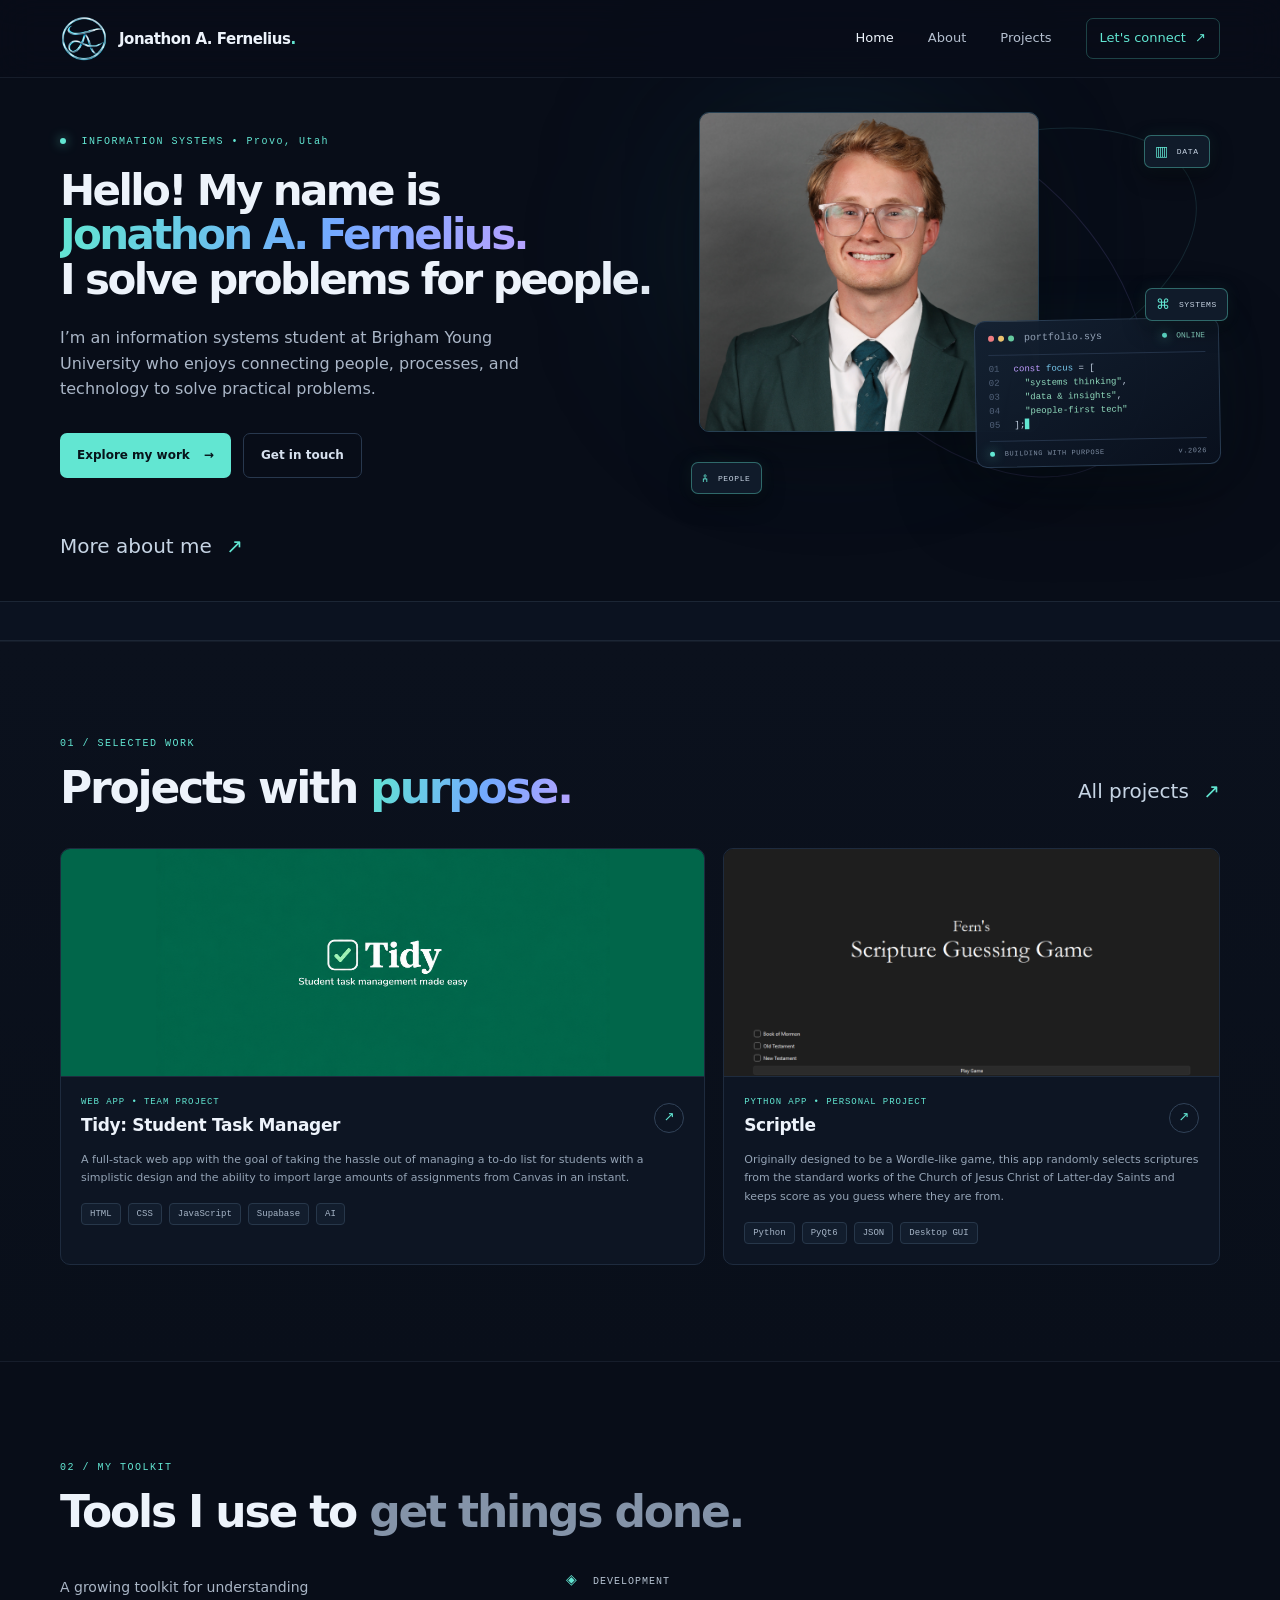
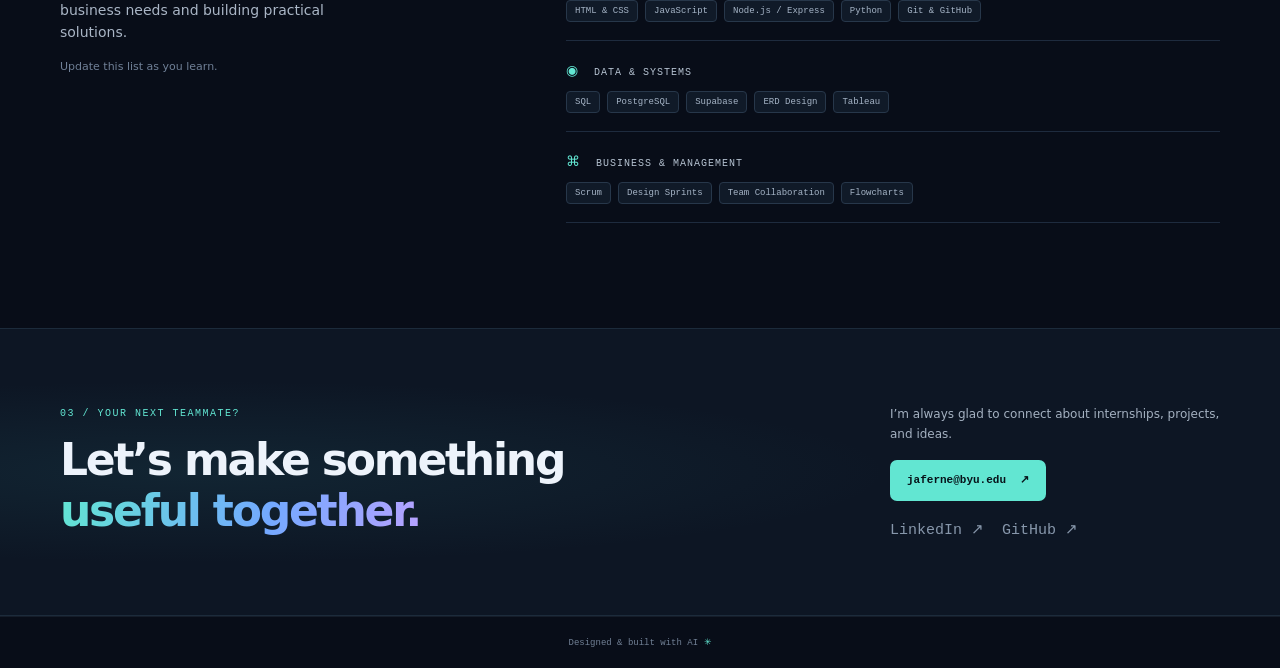
==== index.html @ 8b23c420 "Initial upload of website files" ====
<!doctype html>
<html lang="en">
<head>
  <meta charset="utf-8">
  <meta name="viewport" content="width=device-width, initial-scale=1">
  <meta name="description" content="Information systems portfolio — projects, skills, and experience.">
  <meta name="theme-color" content="#080d18">
  <title>Jonathon A. Fernelius | Information Systems</title>
  <link rel="stylesheet" href="styles/style.css">
  <script src="scripts/main.js" defer></script>
  <link rel="icon" href="images/jaf-logo.png">
</head>
<body>
  <a class="skip-link" href="#main">Skip to content</a>
  
  <!-- Header section -->
  <header class="site-header">
    <div class="container nav-wrap">
      <!-- Logo and name -->
      <a class="brand" href="index.html" aria-label="Jonathon A. Fernelius home"><span class="brand-mark"><img src="images/jaf-logo.png" alt="jaf"></span><span class="brand-name">Jonathon A. Fernelius<span class="brand-dot">.</span></span></a>
      <!-- Navigation bar -->
      <button class="menu-toggle" type="button" aria-expanded="false" aria-controls="primary-nav"><span></span><span></span><span class="sr-only">Toggle navigation</span></button>
      <nav id="primary-nav" class="primary-nav" aria-label="Main navigation">
        <a class="active" href="index.html">Home</a><a href="pages/about.html">About</a><a href="pages/projects.html">Projects</a>
        <a class="nav-contact" href="#contact">Let's connect <span aria-hidden="true">↗</span></a>
      </nav>
    </div>
  </header>

  <main id="main">
    <section class="hero hero-compact container">
      <div class="hero-copy">
        <p class="eyebrow"><span class="status-pulse"></span> INFORMATION SYSTEMS • Provo, Utah</p>
        <!-- Name and intro -->
        <h1>Hello! My name is <br><span class="gradient-text">Jonathon A. Fernelius.</span><br>I solve problems for people.</h1>
        <p class="hero-intro">I’m an information systems student at Brigham Young University who enjoys connecting people, processes, and technology to solve practical problems.</p>
        <div class="hero-actions"><a class="button button-primary" href="pages/projects.html">Explore my work <span aria-hidden="true">→</span></a><a class="button button-quiet" href="#contact">Get in touch</a></div>
      </div>
      <div class="hero-visual hero-visual-feature" aria-label="Portrait with a code card showing my areas of focus">
        <!-- Picture in hero -->
        <figure class="intro-photo">
          <img src="images/professional-picture.jpg" alt="Portrait of Jonathon A. Fernelius">
        </figure>

        <div class="orbit orbit-one"></div><div class="orbit orbit-two"></div>
        <!-- Code card in hero -->
        <div class="core-card"><div class="core-top"><span class="window-dots"><i></i><i></i><i></i></span><span class="mono-label">portfolio.sys</span><span class="online"><i></i> ONLINE</span></div>
          <div class="code-lines" aria-hidden="true"><p><span class="line-no">01</span><span class="code-key">const</span> <span class="code-var">focus</span> = [</p><p><span class="line-no">02</span>&nbsp;&nbsp;<span class="code-string">"systems thinking"</span>,</p><p><span class="line-no">03</span>&nbsp;&nbsp;<span class="code-string">"data &amp; insights"</span>,</p><p><span class="line-no">04</span>&nbsp;&nbsp;<span class="code-string">"people-first tech"</span></p><p><span class="line-no">05</span>];<span class="cursor">▋</span></p></div>
          <div class="core-footer"><span><span class="signal"></span> BUILDING WITH PURPOSE</span><span>v.2026</span></div>
        </div>
        <!-- Float tags in hero -->
        <span class="float-tag tag-data"><span>▥</span> DATA</span><span class="float-tag tag-people"><span>𐩮</span> PEOPLE</span><span class="float-tag tag-systems"><span>⌘</span> SYSTEMS</span>
      </div>
      <!-- Link to about me page -->
      <a class="text-link" href="pages/about.html">
        More about me <span>↗</span>
      </a>
    </section>
    <section class="ticker" style="height: 40px;"></section>

    <section class="section projects-section" id="featured-work"><div class="container"><div class="section-heading"><div><p class="eyebrow">01 / SELECTED WORK</p><h2>Projects with <span class="gradient-text">purpose.</span></h2></div><a class="text-link" href="pages/projects.html">All projects <span>↗</span></a></div>
      <div class="project-grid">
        <!-- Project cards -->
        <article class="project-card project-primary">
          <div class="project-art art-dashboard tidy-art"><img src="images/Tidy-picture.png" alt="Tidy app picture"></div>
          <div class="project-info"><div class="project-title-row"><div><p class="project-type">WEB APP • TEAM PROJECT</p><h3>Tidy: Student Task Manager</h3></div><a class="circle-link" href="pages/projects.html" aria-label="Read project details">↗</a></div><p>A full-stack web app with the goal of taking the hassle out of managing a to-do list for students with a simplistic design and the ability to import large amounts of assignments from Canvas in an instant.</p><div class="tag-list"><span>HTML</span><span>CSS</span><span>JavaScript</span><span>Supabase</span><span>AI</span></div></div></article>
        <article class="project-card">
          <div class="project-art art-dashboard scriptle-art"><img src="images/Scriptle-picture.png" alt="Scriptle app picture"></div>
          <div class="project-info"><div class="project-title-row"><div><p class="project-type">PYTHON APP • PERSONAL PROJECT</p><h3>Scriptle</h3></div><a class="circle-link" href="pages/projects.html" aria-label="Read project details">↗</a></div><p>Originally designed to be a Wordle-like game, this app randomly selects scriptures from the standard works of the Church of Jesus Christ of Latter-day Saints and keeps score as you guess where they are from.</p><div class="tag-list"><span>Python</span><span>PyQt6</span><span>JSON</span><span>Desktop GUI</span></div></div></article>
      </div>
    </div></section>

    <section class="section container skills-section"><div class="section-heading"><div><p class="eyebrow">02 / MY TOOLKIT</p><h2>Tools I use to <span class="muted-heading">get things done.</span></h2></div></div><div class="skills-layout"><p class="skills-note">A growing toolkit for understanding business needs and building practical solutions. <span>Update this list as you learn.</span></p><div class="skills-groups"><div class="skill-group"><h3>
      <span>◈</span> DEVELOPMENT</h3><div class="tag-list"><span>HTML &amp; CSS</span><span>JavaScript</span><span>Node.js / Express</span><span>Python</span><span>Git &amp; GitHub</span></div></div><div class="skill-group"><h3><span>◉</span> DATA &amp; SYSTEMS</h3><div class="tag-list"><span>SQL</span><span>PostgreSQL</span><span>Supabase</span><span>ERD Design</span><span>Tableau</span></div></div><div class="skill-group"><h3><span>⌘</span> BUSINESS &amp; MANAGEMENT</h3><div class="tag-list"><span>Scrum</span><span>Design Sprints</span><span>Team Collaboration</span><span>Flowcharts</span></div></div></div></div></section>

    <section class="contact-band" id="contact"><div class="container contact-inner"><div><p class="eyebrow">03 / YOUR NEXT TEAMMATE?</p><h2>Let’s make something<br><span class="gradient-text">useful together.</span></h2></div><div class="contact-cta"><p>I’m always glad to connect about internships, projects, and ideas.</p><!-- EDIT: Add your real email and profile URLs. --><a class="button button-primary" href="mailto:jaferne@byu.edu">jaferne@byu.edu <span>↗</span></a><div class="social-links"><a href="https://www.linkedin.com/in/jonathonfernelius/" target="_blank" rel="noreferrer">LinkedIn ↗</a><a href="https://github.com/jonathonfernelius" target="_blank" rel="noreferrer">GitHub ↗</a></div></div></div></section>
  </main>
  <!-- Footer -->
  <footer class="site-footer"><div class="container footer-inner"><p>Designed &amp; built with AI <span>✳</span></p></div></footer>
</body>
</html>
---- styles/style.css ----
/*
YOUR PORTFOLIO STYLES
EDIT: Change the design tokens below to quickly customize the colors and spacing.
*/
:root {
  color-scheme: dark;
  --bg: #080d18;
  --surface: #0e1625;
  --surface-2: #111c2d;
  --line: #1e2b3e;
  --text: #edf3fb;
  --muted: #a2aec0;
  --dim: #68778c;
  --cyan: #62e6d2;
  --blue: #73a9ff;
  --purple: #b7a2ff;
  --mono: "SFMono-Regular", Consolas, "Liberation Mono", monospace;
  --sans: Inter, ui-sans-serif, system-ui, -apple-system, BlinkMacSystemFont, "Segoe UI", sans-serif;
  --max: 1160px;
}

* {
  box-sizing: border-box;
}

html {
  scroll-behavior: smooth;
  scroll-padding-top: 90px;
}

body {
  margin: 0;
  background: var(--bg);
  color: var(--text);
  font-family: var(--sans);
  line-height: 1.6;
  -webkit-font-smoothing: antialiased;
}

a {
  color: inherit;
  text-decoration: none;
}

button {
  font: inherit;
}

.container {
  width: min(var(--max), calc(100% - 48px));
  margin-inline: auto;
}

.skip-link {
  position: absolute;
  top: -60px;
  left: 16px;
  padding: 10px 14px;
  background: var(--cyan);
  color: #061018;
  z-index: 100;
}

.skip-link:focus {
  top: 12px;
}

.sr-only {
  position: absolute;
  width: 1px;
  height: 1px;
  padding: 0;
  margin: -1px;
  overflow: hidden;
  clip: rect(0, 0, 0, 0);
  white-space: nowrap;
  border: 0;
}

.site-header {
  height: 78px;
  border-bottom: 1px solid rgba(156, 178, 203, .1);
  position: sticky;
  top: 0;
  z-index: 20;
  background: rgba(8, 13, 24, .88);
  backdrop-filter: blur(18px);
}

.nav-wrap,
.primary-nav,
.brand {
  display: flex;
  align-items: center;
}

.nav-wrap {
  height: 100%;
  justify-content: space-between;
}

.brand {
  gap: 11px;
  font-weight: 700;
  letter-spacing: -.03em;
}

.brand-mark img {
  display: block;
  width: 48px;
  height: 48px;
  object-fit: contain;
  flex: 0 0 34px;
  overflow: hidden;
  display: grid;
  place-items: center;
}

.brand-name {
  font-size: 15px;
}

.brand-dot {
  color: var(--cyan);
}

.primary-nav {
  gap: 34px;
  color: #b5c0d0;
  font-size: 13px;
}

.primary-nav a {
  transition: color .2s;
}

.primary-nav a:hover,
.primary-nav a.active {
  color: var(--text);
}

.primary-nav .nav-contact {
  color: var(--cyan);
  padding: 9px 13px;
  border: 1px solid rgba(98, 230, 210, .25);
  border-radius: 7px;
}

.nav-contact span {
  padding-left: 5px;
}

.menu-toggle {
  display: none;
  background: none;
  border: 0;
  color: var(--text);
}

.hero {
  min-height: 0px;
  padding-top: 82px;
  padding-bottom: 74px;
  display: grid;
  grid-template-columns: 1.08fr .92fr;
  align-items: center;
  gap: 28px;
}

.eyebrow {
  font: 500 10px var(--mono);
  letter-spacing: .15em;
  color: var(--cyan);
  margin: 0 0 22px;
}

.status-pulse,
.online i,
.signal {
  display: inline-block;
  width: 6px;
  height: 6px;
  border-radius: 50%;
  background: var(--cyan);
  box-shadow: 0 0 11px rgba(98, 230, 210, .75);
  vertical-align: middle;
}

.status-pulse {
  margin-right: 8px;
}

.hero h1 {
  font-size: clamp(42px, 5.5vw, 40px);
  line-height: 1.06;
  letter-spacing: -.062em;
  margin: 0 0 23px;
  font-weight: 650;
}

.gradient-text {
  background: linear-gradient(105deg, var(--cyan), var(--blue) 58%, var(--purple));
  background-clip: text;
  -webkit-background-clip: text;
  color: transparent;
}

.muted-heading {
  color: #8493a8;
}

.hero-intro {
  max-width: 515px;
  font-size: 16px;
  color: #aab6c7;
  margin: 0;
}

.hero-actions {
  display: flex;
  gap: 12px;
  margin-top: 31px;
}

.button {
  display: inline-flex;
  align-items: center;
  gap: 14px;
  padding: 12px 17px;
  border-radius: 7px;
  font-size: 12px;
  font-weight: 650;
  transition: transform .2s, background .2s;
}

.button:hover {
  transform: translateY(-2px);
}

.button-primary {
  background: var(--cyan);
  color: #07131a;
}

.button-primary:hover {
  background: #8bf2e3;
}

.button-quiet {
  color: #d7e1ef;
  border: 1px solid #28384e;
}

.hero-meta {
  display: flex;
  align-items: center;
  gap: 12px;
  color: #8290a3;
  font: 10px var(--mono);
  margin-top: 36px;
}

.hero-meta b {
  color: #c8d2e0;
  font-weight: 500;
}

.meta-icon {
  font-style: normal;
  color: var(--cyan);
  font-size: 17px;
  margin-right: 5px;
}

.meta-separator {
  color: #3c4b60;
}

.hero-visual {
  height: 420px;
  position: relative;
  display: grid;
  place-items: center;
  isolation: isolate;
}

.visual-grid {
  position: absolute;
  inset: 10% 2%;
  z-index: -2;
  background-image: linear-gradient(rgba(82, 131, 160, .1) 1px, transparent 1px), linear-gradient(90deg, rgba(82, 131, 160, .1) 1px, transparent 1px);
  background-size: 32px 32px;
  mask-image: radial-gradient(ellipse, black 20%, transparent 75%);
}

.hero-visual:before {
  content: "";
  position: absolute;
  width: 270px;
  height: 270px;
  background: rgba(33, 108, 143, .22);
  filter: blur(90px);
  border-radius: 50%;
  z-index: -1;
}

.orbit {
  position: absolute;
  border: 1px solid rgba(97, 192, 201, .15);
  border-radius: 50%;
  transform: rotate(-22deg);
}

.orbit-one {
  width: 390px;
  height: 200px;
}

.orbit-two {
  width: 335px;
  height: 280px;
  transform: rotate(45deg);
  border-color: rgba(151, 130, 229, .16);
}

.core-card {
  width: min(390px, 88%);
  min-height: 244px;
  padding: 0 21px;
  border: 1px solid #293c52;
  border-radius: 11px;
  background: linear-gradient(145deg, rgba(19, 32, 49, .97), rgba(9, 16, 29, .96));
  box-shadow: 0 28px 80px rgba(0, 0, 0, .38), 0 0 60px rgba(72, 177, 185, .06);
  transform: rotate(-2deg);
}

.core-top {
  height: 48px;
  display: flex;
  align-items: center;
  border-bottom: 1px solid #243349;
  gap: 10px;
}

.window-dots {
  display: flex;
  gap: 4px;
}

.window-dots i,
.mini-head i {
  width: 6px;
  height: 6px;
  background: #36485c;
  border-radius: 50%;
}

.window-dots i:first-child {
  background: #ed7b80;
}

.window-dots i:nth-child(2) {
  background: #ebc16e;
}

.window-dots i:nth-child(3) {
  background: #65c99e;
}

.mono-label {
  font: 10px var(--mono);
  color: #94a3b7;
}

.online {
  font: 8px var(--mono);
  color: #8ddcc9;
  margin-left: auto;
}

.online i {
  width: 5px;
  height: 5px;
  margin-right: 4px;
}

.code-lines {
  padding: 20px 0 14px;
  color: #c4d2e3;
  font: 12px/1.85 var(--mono);
}

.code-lines p {
  margin: 0;
}

.line-no {
  display: inline-block;
  width: 29px;
  color: #52627a;
}

.code-key {
  color: #bf9cff;
}

.code-var {
  color: #78c9ee;
}

.code-string {
  color: #91dbbd;
}

.cursor {
  color: var(--cyan);
  animation: blink 1s steps(2, start) infinite;
}

@keyframes blink {
  to {
    visibility: hidden;
  }
}

.core-footer {
  height: 37px;
  border-top: 1px solid #243349;
  display: flex;
  align-items: center;
  justify-content: space-between;
  color: #7e8da2;
  font: 8px var(--mono);
  letter-spacing: .08em;
}

.signal {
  width: 5px;
  height: 5px;
  margin-right: 5px;
}

.float-tag {
  position: absolute;
  display: flex;
  gap: 8px;
  align-items: center;
  padding: 9px 12px;
  border: 1px solid #2b3b50;
  background: #101b2a;
  border-radius: 7px;
  box-shadow: 0 9px 26px #050a12;
  color: #c8d5e4;
  font: 9px var(--mono);
  letter-spacing: .08em;
}

.float-tag span {
  font-size: 14px;
  color: var(--cyan);
}

.tag-data {
  top: 68px;
  right: 13px;
}

.tag-people {
  bottom: 67px;
  left: 8px;
}

.tag-systems {
  bottom: 37px;
  right: 30px;
}

.ticker {
  border-block: 1px solid rgba(140, 168, 194, .13);
  overflow: hidden;
  background: #0b1220;
}

.ticker-track {
  display: flex;
  align-items: center;
  justify-content: space-around;
  gap: 32px;
  min-width: 850px;
  padding: 16px 24px;
  color: #8795a8;
  font: 9px var(--mono);
  letter-spacing: .15em;
}

.ticker-track i {
  color: var(--cyan);
  font-style: normal;
  font-size: 13px;
}

.section {
  padding-top: 100px;
  padding-bottom: 100px;
}

.section-heading {
  display: flex;
  justify-content: space-between;
  align-items: end;
  gap: 20px;
  margin-bottom: 34px;
}

.section-heading .eyebrow {
  margin-bottom: 14px;
}

.section-heading h2,
.contact-inner h2 {
  margin: 0;
  font-size: clamp(30px, 4vw, 44px);
  line-height: 1.15;
  letter-spacing: -.05em;
}

.text-link {
  font-size: 20px;
  color: #c6d4e4;
  padding-bottom: 7px;
}

.text-link span {
  color: var(--cyan);
  margin-left: 8px;
}

.snapshot-grid {
  display: grid;
  grid-template-columns: 1.25fr 1fr 1fr 1fr;
  gap: 12px;
}

.snapshot-card {
  position: relative;
  min-height: 190px;
  padding: 23px;
  border: 1px solid var(--line);
  border-radius: 9px;
  background: linear-gradient(145deg, #0e1726, #0a111d);
}

.snapshot-card h3 {
  font-size: 15px;
  letter-spacing: -.02em;
  margin: 36px 0 8px;
}

.snapshot-card p {
  font-size: 12px;
  color: #92a0b3;
  margin: 0;
  line-height: 1.75;
}

.intro-card {
  background: linear-gradient(145deg, rgba(21, 42, 57, .92), rgba(12, 20, 33, .96));
  border-color: #274052;
}

.intro-card h3 {
  margin-top: 20px;
}

.card-icon {
  color: var(--cyan);
  font-size: 20px;
}

.card-index {
  font: 10px var(--mono);
  color: var(--cyan);
}

.projects-section {
  background: linear-gradient(180deg, #0b111d, #090f1a);
  border-block: 1px solid rgba(130, 158, 185, .09);
  padding: 96px 0;
}

.project-grid {
  display: grid;
  grid-template-columns: 1.13fr .87fr;
  gap: 18px;
}

.project-card {
  border: 1px solid var(--line);
  border-radius: 10px;
  overflow: hidden;
  background: #0d1523;
}

.project-art {
  height: 228px;
  position: relative;
  display: grid;
  place-items: center;
  overflow: hidden;
  border-bottom: 1px solid var(--line);
}

.art-dashboard {
  background: radial-gradient(ellipse at 50% 40%, rgba(44, 145, 157, .23), transparent 55%), linear-gradient(135deg, #101d2c, #0b1421);
}

.art-dashboard:before,
.art-database:before {
  content: "";
  position: absolute;
  inset: 0;
  background-image: linear-gradient(rgba(110, 156, 174, .06) 1px, transparent 1px), linear-gradient(90deg, rgba(110, 156, 174, .06) 1px, transparent 1px);
  background-size: 26px 26px;
  mask-image: linear-gradient(transparent, #000);
}

.mini-window {
  position: relative;
  width: 67%;
  height: 158px;
  border: 1px solid #365268;
  border-radius: 7px;
  background: #101b29;
  box-shadow: 0 20px 60px #03070d;
  transform: perspective(500px) rotateY(-8deg) rotateX(3deg);
}

.mini-head {
  height: 22px;
  display: flex;
  align-items: center;
  gap: 4px;
  padding: 0 9px;
  border-bottom: 1px solid #26394c;
}

.mini-head i {
  width: 5px;
  height: 5px;
}

.mini-head span {
  font: 6px var(--mono);
  color: #8898ad;
  margin: auto;
}

.mini-content {
  display: flex;
  height: 136px;
}

.mini-sidebar {
  width: 25px;
  border-right: 1px solid #28394b;
  background: linear-gradient(#1b2b3b 5px, transparent 5px) 7px 12px/10px 14px repeat-y;
}

.mini-main {
  padding: 12px 13px;
  flex: 1;
}

.mini-title {
  height: 7px;
  width: 80px;
  background: #c0d1e1;
  border-radius: 3px;
  opacity: .65;
}

.mini-stat-row {
  display: flex;
  gap: 7px;
  margin: 9px 0;
}

.mini-stat-row i {
  height: 23px;
  flex: 1;
  border: 1px solid #2b4357;
  border-radius: 3px;
  background: linear-gradient(135deg, rgba(98, 230, 210, .16), transparent);
}

.mini-chart {
  height: 34px;
  display: flex;
  align-items: end;
  gap: 5px;
  border-bottom: 1px solid #33465a;
}

.mini-chart b {
  flex: 1;
  background: linear-gradient(var(--cyan), #287b8b);
  opacity: .7;
  border-radius: 2px 2px 0 0;
}

.mini-chart b:nth-child(1) {
  height: 35%;
}

.mini-chart b:nth-child(2) {
  height: 60%;
}

.mini-chart b:nth-child(3) {
  height: 45%;
}

.mini-chart b:nth-child(4) {
  height: 82%;
}

.mini-chart b:nth-child(5) {
  height: 59%;
}

.mini-chart b:nth-child(6) {
  height: 91%;
}

.mini-chart b:nth-child(7) {
  height: 68%;
}

.mini-list {
  display: grid;
  gap: 4px;
  margin-top: 8px;
}

.mini-list i {
  height: 3px;
  width: 90%;
  background: #304256;
  border-radius: 3px;
}

.mini-list i:nth-child(2) {
  width: 70%;
}

.mini-list i:nth-child(3) {
  width: 82%;
}

.art-database {
  background: radial-gradient(ellipse at 55% 45%, rgba(118, 95, 186, .24), transparent 57%), linear-gradient(135deg, #15182a, #0d1420);
}

.db-stack {
  position: relative;
  display: flex;
  align-items: center;
  gap: 31px;
}

.db-cylinder {
  width: 85px;
  height: 104px;
  border: 1px solid #957fe0;
  border-radius: 50%/12%;
  background: linear-gradient(90deg, rgba(158, 130, 255, .2), rgba(63, 91, 141, .12));
  display: flex;
  flex-direction: column;
  justify-content: space-around;
  align-items: center;
  position: relative;
  box-shadow: 0 0 37px rgba(153, 126, 255, .11);
}

.db-cylinder:before,
.db-cylinder:after {
  content: "";
  position: absolute;
  left: -1px;
  right: -1px;
  height: 21px;
  border: 1px solid #957fe0;
  border-radius: 50%;
  background: #17172a;
}

.db-cylinder:before {
  top: -1px;
}

.db-cylinder:after {
  bottom: -1px;
  background: transparent;
}

.db-cylinder span {
  font: 7px var(--mono);
  color: #c6b8ff;
  z-index: 1;
  margin-top: 7px;
}

.db-cylinder i {
  height: 1px;
  width: 100%;
  background: rgba(174, 153, 255, .45);
  z-index: 1;
}

.db-connector {
  width: 39px;
  border-top: 1px dashed #8d81c8;
}

.db-node {
  width: 54px;
  height: 54px;
  border: 1px solid #72ccbd;
  border-radius: 12px;
  display: grid;
  place-items: center;
  color: var(--cyan);
  font-size: 17px;
  background: rgba(64, 151, 147, .12);
}

.db-node small {
  font: 6px var(--mono);
  letter-spacing: .1em;
}

.art-label {
  position: absolute;
  bottom: 12px;
  left: 15px;
  color: #74869b;
  font: 8px var(--mono);
  letter-spacing: .13em;
}

.project-info {
  padding: 20px;
}

.project-title-row {
  display: flex;
  justify-content: space-between;
  gap: 10px;
  align-items: center;
}

.project-type {
  font: 9px var(--mono);
  letter-spacing: .1em;
  color: var(--cyan);
  margin: 0 0 5px;
}

.project-info h3 {
  font-size: 17px;
  margin: 0;
  letter-spacing: -.02em;
}

.project-info>p {
  font-size: 11px;
  color: #94a3b5;
  line-height: 1.7;
  margin: 12px 0 15px;
  max-width: 570px;
}

.circle-link {
  display: grid;
  place-items: center;
  flex: 0 0 30px;
  width: 30px;
  height: 30px;
  border: 1px solid #314258;
  border-radius: 50%;
  color: var(--cyan);
  font-size: 13px;
}

.tag-list {
  display: flex;
  flex-wrap: wrap;
  gap: 7px;
}

.tag-list span {
  padding: 5px 8px;
  border: 1px solid #27374a;
  border-radius: 4px;
  color: #a6b5c7;
  font: 9px var(--mono);
  background: rgba(23, 37, 54, .55);
}

.skills-section {
  padding-top: 100px;
  padding-bottom: 105px;
}

.skills-layout {
  display: grid;
  grid-template-columns: .8fr 1.2fr;
  gap: 70px;
}

.skills-note {
  color: #aab6c6;
  max-width: 300px;
  font-size: 14px;
  margin: 5px 0;
}

.skills-note span {
  display: block;
  color: #708097;
  font-size: 11px;
  margin-top: 14px;
}

.skills-groups {
  display: grid;
  gap: 21px;
}

.skill-group {
  padding-bottom: 18px;
  border-bottom: 1px solid var(--line);
}

.skill-group h3 {
  font: 10px var(--mono);
  letter-spacing: .1em;
  color: #b5c2d1;
  margin: 0 0 12px;
}

.skill-group h3 span {
  color: var(--cyan);
  margin-right: 8px;
  font-size: 14px;
}

.contact-band {
  padding: 76px 0;
  background: radial-gradient(ellipse at 16% 50%, rgba(43, 115, 128, .16), transparent 45%), #0d1624;
  border-block: 1px solid #1c2b3b;
}

.contact-inner {
  display: flex;
  justify-content: space-between;
  gap: 38px;
  align-items: center;
}

.contact-inner .eyebrow {
  margin-bottom: 16px;
}

.contact-cta {
  width: 330px;
}

.contact-cta>p {
  font-size: 12px;
  color: #a4b1c1;
  margin: 0 0 16px;
}

.contact-cta .button {
  font-family: var(--mono);
  font-size: 11px;
}

.social-links {
  display: flex;
  gap: 18px;
  margin-top: 19px;
  color: #8797ab;
  font: 15px var(--mono);
}

.social-links a:hover {
  color: var(--cyan);
}

.site-footer {
  padding: 20px 0;
  border-top: 1px solid rgba(140, 168, 194, .1);
}

.footer-inner {
  display: flex;
  justify-content: center;
  align-items: center;
}

.footer-inner .brand-mark {
  width: 27px;
  height: 27px;
  font-size: 9px;
}

.footer-inner .brand-name {
  font-size: 12px;
}

.footer-inner p {
  margin: 0;
  color: #718095;
  font: 9px var(--mono);
}

.footer-inner p span {
  color: var(--cyan);
}

/* Interior pages */
.page-hero {
  padding: 78px 0 52px;
  border-bottom: 1px solid var(--line);
  background: radial-gradient(ellipse at 78% 0%, rgba(40, 119, 135, .13), transparent 40%);
}

.page-hero h1 {
  font-size: clamp(42px, 5.5vw, 40px);
  letter-spacing: -.06em;
  line-height: 1.05;
  margin: 0 0 18px;
}

.page-hero p:not(.eyebrow) {
  max-width: 640px;
  color: #aab6c6;
  font-size: 15px;
}

.page-content {
  padding: 56px 0 100px;
}

.about-grid {
  display: grid;
  grid-template-columns: 1fr 1fr;
  gap: 44px;
}

.content-card {
  padding: 27px;
  border: 1px solid var(--line);
  border-radius: 9px;
  background: var(--surface);
}

.content-card h2 {
  font-size: 21px;
  letter-spacing: -.03em;
  margin: 0 0 14px;
}

.content-card p,
.content-card li {
  font-size: 13px;
  color: #a4b1c2;
  line-height: 1.8;
}

.content-card ul {
  padding-left: 19px;
}

.content-card li::marker {
  color: var(--cyan);
}

.timeline {
  display: grid;
  gap: 14px;
}

.timeline-item {
  border-left: 1px solid #365165;
  padding: 0 0 8px 20px;
  position: relative;
}

.timeline-item:before {
  content: "";
  position: absolute;
  width: 7px;
  height: 7px;
  border-radius: 50%;
  background: var(--cyan);
  left: -4px;
  top: 7px;
  box-shadow: 0 0 10px #62e6d277;
}

.timeline-item span {
  font: 9px var(--mono);
  color: var(--cyan);
}

.timeline-item h3 {
  font-size: 14px;
  margin: 4px 0;
}

.timeline-item p {
  margin: 0;
}

.project-list {
  display: grid;
  gap: 17px;
}

.project-detail {
  display: grid;
  grid-template-columns: 180px 1fr;
  gap: 24px;
  padding: 23px;
  border: 1px solid var(--line);
  border-radius: 9px;
  background: var(--surface);
}

.project-number {
  font: 12px var(--mono);
  color: var(--cyan);
}

.project-detail h2 {
  font-size: 20px;
  margin: 4px 0 8px;
}

.project-detail p {
  font-size: 12px;
  color: #a0aec0;
  line-height: 1.8;
  margin: 8px 0 13px;
}

.project-detail .label {
  font: 9px var(--mono);
  letter-spacing: .1em;
  color: #8393a8;
}

@media (max-width:900px) {
  .hero {
    grid-template-columns: 1fr 0.82fr;
    gap: 0;
  }

  .hero h1 {
    font-size: clamp(43px, 6vw, 60px);
  }

  .snapshot-grid {
    grid-template-columns: repeat(2, 1fr);
  }

  .project-grid {
    grid-template-columns: 1fr 1fr;
  }

  .skills-layout {
    gap: 35px;
  }

  .hero-visual {
    transform: scale(.88);
    margin-left: -20px;
    margin-right: -25px;
  }
}

@media (max-width:680px) {
  .container {
    width: min(var(--max), calc(100% - 36px));
  }

  .site-header {
    height: 68px;
  }

  .menu-toggle {
    display: grid;
    gap: 5px;
    padding: 10px;
  }

  .menu-toggle span:not(.sr-only) {
    width: 21px;
    height: 1px;
    background: #d8e4f0;
    display: block;
  }

  .primary-nav {
    display: none;
    position: absolute;
    top: 67px;
    left: 0;
    right: 0;
    padding: 18px 22px 22px;
    background: #0b1220;
    border-bottom: 1px solid var(--line);
    align-items: stretch;
    gap: 0;
    flex-direction: column;
  }

  .primary-nav.open {
    display: flex;
  }

  .primary-nav a {
    padding: 12px 4px;
  }

  .primary-nav .nav-contact {
    margin-top: 8px;
    text-align: center;
  }

  .hero {
    min-height: 0;
    padding-top: 64px;
    padding-bottom: 47px;
    grid-template-columns: 1fr;
  }

  .hero h1 {
    font-size: clamp(43px, 11vw, 62px);
  }

  .hero-intro {
    font-size: 14px;
  }

  .hero-meta {
    font-size: 9px;
    flex-wrap: wrap;
    row-gap: 5px;
  }

  .hero-visual {
    height: 330px;
    transform: none;
    margin: 18px 0 0;
  }

  .orbit-one {
    width: 320px;
    height: 170px;
  }

  .orbit-two {
    width: 295px;
    height: 230px;
  }

  .tag-data {
    right: 2px;
    top: 38px;
  }

  .tag-people {
    left: 0;
    bottom: 42px;
  }

  .tag-systems {
    right: 10px;
    bottom: 17px;
  }

  .ticker-track {
    justify-content: flex-start;
    animation: marquee 24s linear infinite;
  }

  .ticker-track:hover {
    animation-play-state: paused;
  }

  @keyframes marquee {
    to {
      transform: translateX(-35%);
    }
  }

  .section {
    padding-top: 72px;
    padding-bottom: 72px;
  }

  .section-heading {
    align-items: start;
    flex-direction: column;
    margin-bottom: 25px;
  }

  .section-heading h2,
  .contact-inner h2 {
    font-size: 34px;
  }

  .text-link {
    padding-bottom: 0;
  }

  .snapshot-grid {
    gap: 9px;
  }

  .snapshot-card {
    padding: 17px;
    min-height: 175px;
  }

  .snapshot-card h3 {
    font-size: 14px;
    margin-top: 28px;
  }

  .snapshot-card p {
    font-size: 11px;
  }

  .intro-card {
    grid-column: span 2;
  }

  .intro-card h3 {
    margin-top: 15px;
  }

  .projects-section {
    padding: 72px 0;
  }

  .project-grid {
    grid-template-columns: 1fr;
    gap: 13px;
  }

  .project-art {
    height: 205px;
  }

  .skills-layout {
    grid-template-columns: 1fr;
    gap: 25px;
  }

  .skills-note {
    max-width: none;
    font-size: 13px;
  }

  .contact-band {
    padding: 58px 0;
  }

  .contact-inner {
    align-items: start;
    flex-direction: column;
  }

  .contact-cta {
    width: 100%;
  }

  .social-links {
    gap: 15px;
    flex-wrap: wrap;
  }

  .footer-inner {
    gap: 10px;
    flex-wrap: wrap;
  }

  .footer-inner p:first-of-type {
    display: none;
  }

  .about-grid {
    grid-template-columns: 1fr;
    gap: 15px;
  }

  .page-hero {
    padding: 59px 0 38px;
  }

  .page-content {
    padding: 35px 0 72px;
  }

  .project-detail {
    grid-template-columns: 1fr;
    gap: 10px;
    padding: 18px;
  }

  .project-number {
    font-size: 10px;
  }
}

@media (prefers-reduced-motion:reduce) {
  *,
  *::before,
  *::after {
    scroll-behavior: auto!important;
    animation-duration: .01ms!important;
    animation-iteration-count: 1!important;
    transition-duration: .01ms!important;
  }
}

/* Portrait slot: replace the placeholder in index.html with an img using
class="portrait-image". The image will sit behind the code panel. */
.hero-visual .portrait-placeholder {
  position: absolute;
  z-index: 1;
  top: -3%;
  left: 31%;
  width: 235px;
  height: 330px;
  overflow: hidden;
  border: 1px solid rgba(111, 211, 211, .45);
  border-radius: 120px 120px 20px 20px;
  background: radial-gradient(ellipse at 50% 28%, rgba(124, 190, 194, .62), transparent 39%), linear-gradient(155deg, rgba(49, 88, 108, .78), rgba(22, 34, 55, .88) 65%, rgba(33, 51, 74, .8));
  box-shadow: 0 0 70px rgba(67, 190, 190, .15);
  transform: rotate(4deg);
}

.portrait-head {
  position: absolute;
  top: 41px;
  left: 50%;
  width: 78px;
  height: 98px;
  transform: translateX(-50%);
  border: 1px solid rgba(198, 228, 227, .22);
  border-radius: 46% 46% 43% 43%;
  background: linear-gradient(135deg, rgba(195, 220, 222, .72), rgba(88, 126, 148, .82));
  box-shadow: 0 0 35px rgba(165, 215, 217, .18);
}

.portrait-shoulders {
  position: absolute;
  left: 50%;
  bottom: -45px;
  width: 220px;
  height: 180px;
  transform: translateX(-50%);
  border: 1px solid rgba(176, 212, 216, .2);
  border-radius: 48% 48% 12% 12%;
  background: linear-gradient(140deg, rgba(119, 159, 174, .8), rgba(43, 70, 93, .95) 65%);
}

.portrait-label {
  position: absolute;
  z-index: 1;
  top: 13px;
  left: 13px;
  padding: 5px 7px;
  border: 1px solid rgba(98, 230, 210, .38);
  border-radius: 4px;
  background: rgba(8, 13, 24, .55);
  color: #a8efe4;
  font: 8px var(--mono);
  letter-spacing: .1em;
}

.hero-visual .portrait-image {
  position: absolute;
  z-index: 1;
  top: -3%;
  left: 31%;
  width: 235px;
  height: 330px;
  object-fit: cover;
  object-position: center 22%;
  border: 1px solid rgba(111, 211, 211, .45);
  border-radius: 120px 120px 20px 20px;
  box-shadow: 0 0 70px rgba(67, 190, 190, .15);
  transform: rotate(4deg);
}

.hero-visual .orbit {
  z-index: 0;
}

.hero-visual .core-card {
  position: relative;
  z-index: 2;
}

.hero-visual .float-tag {
  z-index: 3;
}

@media (max-width:900px) {
  .hero-visual .portrait-placeholder,
  .hero-visual .portrait-image {
    left: 28%;
    width: 215px;
    height: 300px;
  }
}

@media (max-width:680px) {
  .hero-visual .portrait-placeholder,
  .hero-visual .portrait-image {
    top: -8%;
    left: 24%;
    width: 205px;
    height: 285px;
  }
}

/* Quick intro: summary box beside a larger portrait */
.intro-profile {
  display: grid;
  grid-template-columns: 1.35fr 0.8fr;
  gap: 18px;
  align-items: stretch;
}

.intro-summary {
  min-height: 340px;
  padding: 32px;
  display: flex;
  flex-direction: column;
  justify-content: center;
}

.intro-summary h3 {
  margin: 20px 0 10px;
  font-size: 22px;
}

.intro-summary p {
  max-width: 55ch;
  font-size: 14px;
}

.intro-photo {
  position: relative;
  width: 75%;
  height: 400px;
  /* EDIT this value to shrink or enlarge the photo */
  min-height: 0;
  margin: 0;
  overflow: hidden;
  border: 1px solid #274052;
  border-radius: 10px;
  background: #101b29;
}

.intro-photo img {
  display: block;
  width: 100%;
  height: 100%;
  min-height: 0;
  object-fit: cover;
  object-position: center 30%;
}

@media (max-width: 680px) {
  .intro-photo {
    height: 320px;
    /* Separate size for mobile */
  }
}

@media (max-width: 680px) {
  .intro-profile {
    grid-template-columns: 1fr;
  }

  .intro-summary {
    min-height: 260px;
    padding: 24px;
  }

  .intro-photo,
  .intro-photo img {
    min-height: 180px;
  }
}

/* Hero portrait and code card: the portrait stays dominant on every screen. */
.hero-visual {
  height: 455px;
  display: block;
  transform: none;
  margin: 0;
}

.hero {
  padding-top: 48px;
  padding-bottom: 48px;
}

.hero-visual .intro-photo {
  position: absolute;
  z-index: 1;
  top: 0;
  left: 0;
  width: min(76%, 370px);
  height: 360px;
  margin: 0;
  border: 1px solid #274052;
  border-radius: 10px;
  overflow: hidden;
  background: #101b29;
  box-shadow: 0 24px 70px rgba(0, 0, 0, .35);
}

.hero-visual .intro-photo img {
  display: block;
  width: 100%;
  height: 100%;
  min-height: 0;
  object-fit: cover;
  object-position: center 23%;
}

.hero-visual .core-card {
  position: absolute;
  z-index: 3;
  right: 0;
  bottom: 40px;
  width: min(290px, 68%);
  min-height: 0;
  padding: 0 16px;
  transform: rotate(-1deg);
}

.hero-visual .core-top {
  height: 36px;
}

.hero-visual .code-lines {
  padding: 10px 0 8px;
  font-size: 9px;
  line-height: 1.6;
}

.hero-visual .line-no {
  width: 25px;
}

.hero-visual .core-footer {
  height: 28px;
  font-size: 6px;
}

.hero-visual .orbit-one {
  width: 95%;
  height: 64%;
  top: 10%;
  left: 3%;
}

.hero-visual .orbit-two {
  width: 84%;
  height: 70%;
  top: 12%;
  left: 9%;
}

.hero-visual .float-tag {
  z-index: 4;
  display: flex;
  padding: 7px 9px;
  font-size: 8px;
  background: rgba(16, 27, 42, .96);
}

.hero-visual .tag-data {
  top: 22px;
  right: 0;
}

.hero-visual .tag-people {
  bottom: 2%;
  left: 2%;
}

.hero-visual .tag-systems {
  top: 44%;
  right: 0;
  bottom: auto;
}

@media (max-width: 900px) {
  .hero {
    padding-top: 42px;
    padding-bottom: 42px;
  }

  .hero-visual {
    height: 405px;
    margin: 0;
  }

  .hero-visual .intro-photo {
    width: min(76%, 320px);
    height: 320px;
  }

  .hero-visual .core-card {
    bottom: 34px;
    width: min(270px, 74%);
  }
}

@media (max-width: 680px) {
  .hero-visual {
    height: 420px;
    margin: 8px 0 0;
  }

  .hero-visual .intro-photo {
    left: 50%;
    width: min(74%, 290px);
    height: 300px;
    transform: translateX(-50%);
  }

  .hero-visual .core-card {
    right: 0;
    bottom: 45px;
    width: min(250px, 78%);
  }

  .hero-visual .tag-data {
    top: 8px;
    right: 0;
  }

  .hero-visual .tag-systems {
    top: 37%;
    right: 0;
  }

  .hero-visual .tag-people {
    bottom: 2%;
    left: 0;
  }

  .hero-visual .orbit-one,
  .hero-visual .orbit-two {
    width: 100%;
    height: 65%;
    left: 0;
    top: 8%;
  }
}

@media (max-width: 380px) {
  .hero-visual {
    height: 395px;
  }

  .hero-visual .intro-photo {
    width: min(74%, 260px);
    height: 275px;
  }

  .hero-visual .core-card {
    bottom: 40px;
  }
}

/* FINAL HERO LAYOUT: uniquely named selectors make this layout easy to find
   and maintain. This tighter override keeps the portrait first and makes
   the code card and all three surrounding skill tags clearly visible. */
.hero.hero-compact {
  min-height: 0;
  padding-top: 34px;
  padding-bottom: 32px;
}

.hero-visual-feature {
  height: 390px;
  overflow: visible;
  transform: none;
  margin: 0;
}

.hero-visual-feature .intro-photo {
  top: 0;
  left: 0;
  width: min(70%, 340px);
  height: 320px;
  transform: none;
}

.hero-visual-feature .core-card {
  display: block;
  position: absolute;
  z-index: 5;
  right: 0;
  bottom: 36px;
  width: min(245px, 62%);
  min-height: 0;
  padding: 0 13px;
  transform: rotate(-1deg);
}

.hero-visual-feature .core-top {
  height: 34px;
}

.hero-visual-feature .code-lines {
  padding: 8px 0 7px;
  font-size: 9px;
  line-height: 1.55;
}

.hero-visual-feature .core-footer {
  height: 26px;
  font-size: 7px;
}

.hero-visual-feature .float-tag {
  display: flex !important;
  visibility: visible;
  opacity: 1;
  z-index: 7;
  padding: 7px 10px;
  border-color: rgba(98, 230, 210, .38);
  background: #101b2a;
  box-shadow: 0 8px 22px rgba(0, 0, 0, .42), 0 0 16px rgba(98, 230, 210, .08);
  font-size: 8px;
}

.hero-visual-feature .tag-data {
  top: 6%;
  right: 2%;
}

.hero-visual-feature .tag-people {
  bottom: 2%;
  left: -8px;
}

.hero-visual-feature .tag-systems {
  top: 45%;
  right: -8px;
  bottom: auto;
}

@media (max-width: 900px) {
  .hero.hero-compact {
    padding-top: 30px;
    padding-bottom: 28px;
  }

  .hero-visual-feature {
    height: 355px;
  }

  .hero-visual-feature .intro-photo {
    width: min(70%, 300px);
    height: 290px;
  }

  .hero-visual-feature .core-card {
    width: min(230px, 64%);
    bottom: 30px;
  }

  .hero-visual-feature .tag-systems {
    right: 0;
  }
}

@media (max-width: 680px) {
  .hero.hero-compact {
    padding-top: 34px;
    padding-bottom: 25px;
  }

  .hero-visual-feature {
    height: 390px;
    margin-top: 8px;
  }

  .hero-visual-feature .intro-photo {
    left: 50%;
    width: min(74%, 280px);
    height: 285px;
    transform: translateX(-50%);
  }

  .hero-visual-feature .core-card {
    right: 0;
    bottom: 38px;
    width: min(230px, 70%);
  }

  .hero-visual-feature .tag-data {
    top: 3%;
    right: 0;
  }

  .hero-visual-feature .tag-people {
    bottom: 1%;
    left: 0;
  }

  .hero-visual-feature .tag-systems {
    top: 42%;
    right: 0;
  }
}

@media (max-width: 380px) {
  .hero-visual-feature {
    height: 365px;
  }

  .hero-visual-feature .intro-photo {
    width: min(74%, 260px);
    height: 265px;
  }

  .hero-visual-feature .core-card {
    bottom: 34px;
  }
}

.about-grid {
  display: grid;
  grid-template-columns: 1fr 1fr;
  grid-template-areas:
    "story skills"
    "story experience";
  gap: 35px;
  align-items: stretch;
}

.about-story {
  grid-area: story;
}

.about-education {
  grid-area: skills;
}

.about-experience {
  grid-area: experience;
}

.education-block {
  margin-top: 28px;
  padding-top: 24px;
  border-top: 1px solid var(--line);
}

.project-art.art-dashboard {
  height: 228px;
  position: relative;
  overflow: hidden;
}

.art-dashboard > img {
  position: absolute;
  inset: 0;
  width: 100%;
  height: 100%;
  object-fit: contain;
  object-position: center;
  z-index: 1;
}

.art-dashboard .art-label {
  z-index: 2;
}

.tidy-art {
  background: #01664a;
}

.tidy-art::before {
  display: none;
}

.tidy-art > img {
  object-fit: contain;
  object-position: center;
}

.scriptle-art {
  background: #1e1e1e;
}

.scriptle-art::before {
  display: none;
}

.scriptle-art > img {
  object-fit: contain;
  object-position: center;
}

/* About page hero: single-photo carousel beside the introduction. */
.about-page-hero {
  padding: 48px 0 44px;
  border-bottom: 1px solid var(--line);
  background: radial-gradient(ellipse at 18% 0%, rgba(40, 119, 135, .13), transparent 42%);
}

.about-hero-layout {
  display: grid;
  grid-template-columns: minmax(250px, .9fr) minmax(0, 1.1fr);
  align-items: center;
  gap: clamp(32px, 6vw, 76px);
}

.about-hero-copy h1 {
  margin: 0 0 18px;
  font-size: clamp(42px, 5.5vw, 40px);
  line-height: 1.06;
  letter-spacing: -.06em;
}

.about-hero-copy .eyebrow {
  margin-bottom: 20px;
}

.about-hero-copy > p:last-child {
  max-width: 560px;
  color: #aab6c6;
  font-size: 15px;
}

.about-photo-carousel {
  width: 100%;
  min-width: 0;
}

.about-photo-track {
  overflow: hidden;
  padding: 2px 1px 9px;
  touch-action: pan-y;
  cursor: grab;
}

.about-photo-track:active {
  cursor: grabbing;
}

.about-photo-rail {
  display: flex;
  width: 100%;
  gap: 0;
  will-change: transform;
  transition: transform .42s cubic-bezier(.22, .68, 0, 1);
}

.about-photo-slide {
  position: relative;
  flex: 0 0 100%;
  height: 360px;
  overflow: hidden;
  margin: 0;
  border: 1px solid rgba(111, 211, 211, .45);
  border-radius: 10px;
  background: #101b29;
  box-shadow: 0 24px 70px rgba(0, 0, 0, .35);
}

.about-photo-slide img {
  display: block;
  width: 100%;
  height: 100%;
  object-fit: cover;
  object-position: center 25%;
}

.about-photo-slide figcaption {
  position: absolute;
  right: 0;
  bottom: 0;
  left: 0;
  padding: 34px 16px 13px;
  background: linear-gradient(transparent, rgba(5, 10, 18, .82));
  color: #f0f4fa;
  font-size: 12px;
}

.photo-slot-placeholder {
  display: flex;
  height: 100%;
  flex-direction: column;
  align-items: center;
  justify-content: center;
  gap: 8px;
  border: 1px dashed rgba(98, 230, 210, .32);
  color: #8393a8;
  font-size: 12px;
}

.photo-slot-icon {
  color: var(--cyan);
  font-size: 24px;
  line-height: 1;
}

.about-photo-controls {
  display: flex;
  justify-content: flex-end;
  gap: 8px;
  padding-top: 5px;
}

.photo-arrow {
  display: grid;
  width: 36px;
  height: 36px;
  place-items: center;
  border: 1px solid var(--line);
  border-radius: 50%;
  background: var(--surface);
  color: var(--text);
  font: inherit;
  cursor: pointer;
  transition: border-color .2s ease, color .2s ease, transform .2s ease;
}

.photo-arrow:hover {
  border-color: var(--cyan);
  color: var(--cyan);
  transform: translateY(-1px);
}

@media (max-width: 900px) {
  .about-photo-slide {
    height: 320px;
  }
}

@media (max-width: 680px) {
  .about-page-hero {
    padding: 37px 0 34px;
  }

  .about-hero-layout {
    grid-template-columns: 1fr;
    gap: 24px;
  }

  .about-hero-copy {
    order: 1;
  }

  .about-photo-carousel {
    order: 2;
    max-width: 440px;
    margin: 0 auto;
  }

  .about-hero-copy h1 {
    font-size: clamp(34px, 9vw, 45px);
  }

  .about-photo-slide {
    height: 300px;
  }
}

@media (prefers-reduced-motion: reduce) {
  .about-photo-rail {
    transition-duration: .01ms;
  }
}
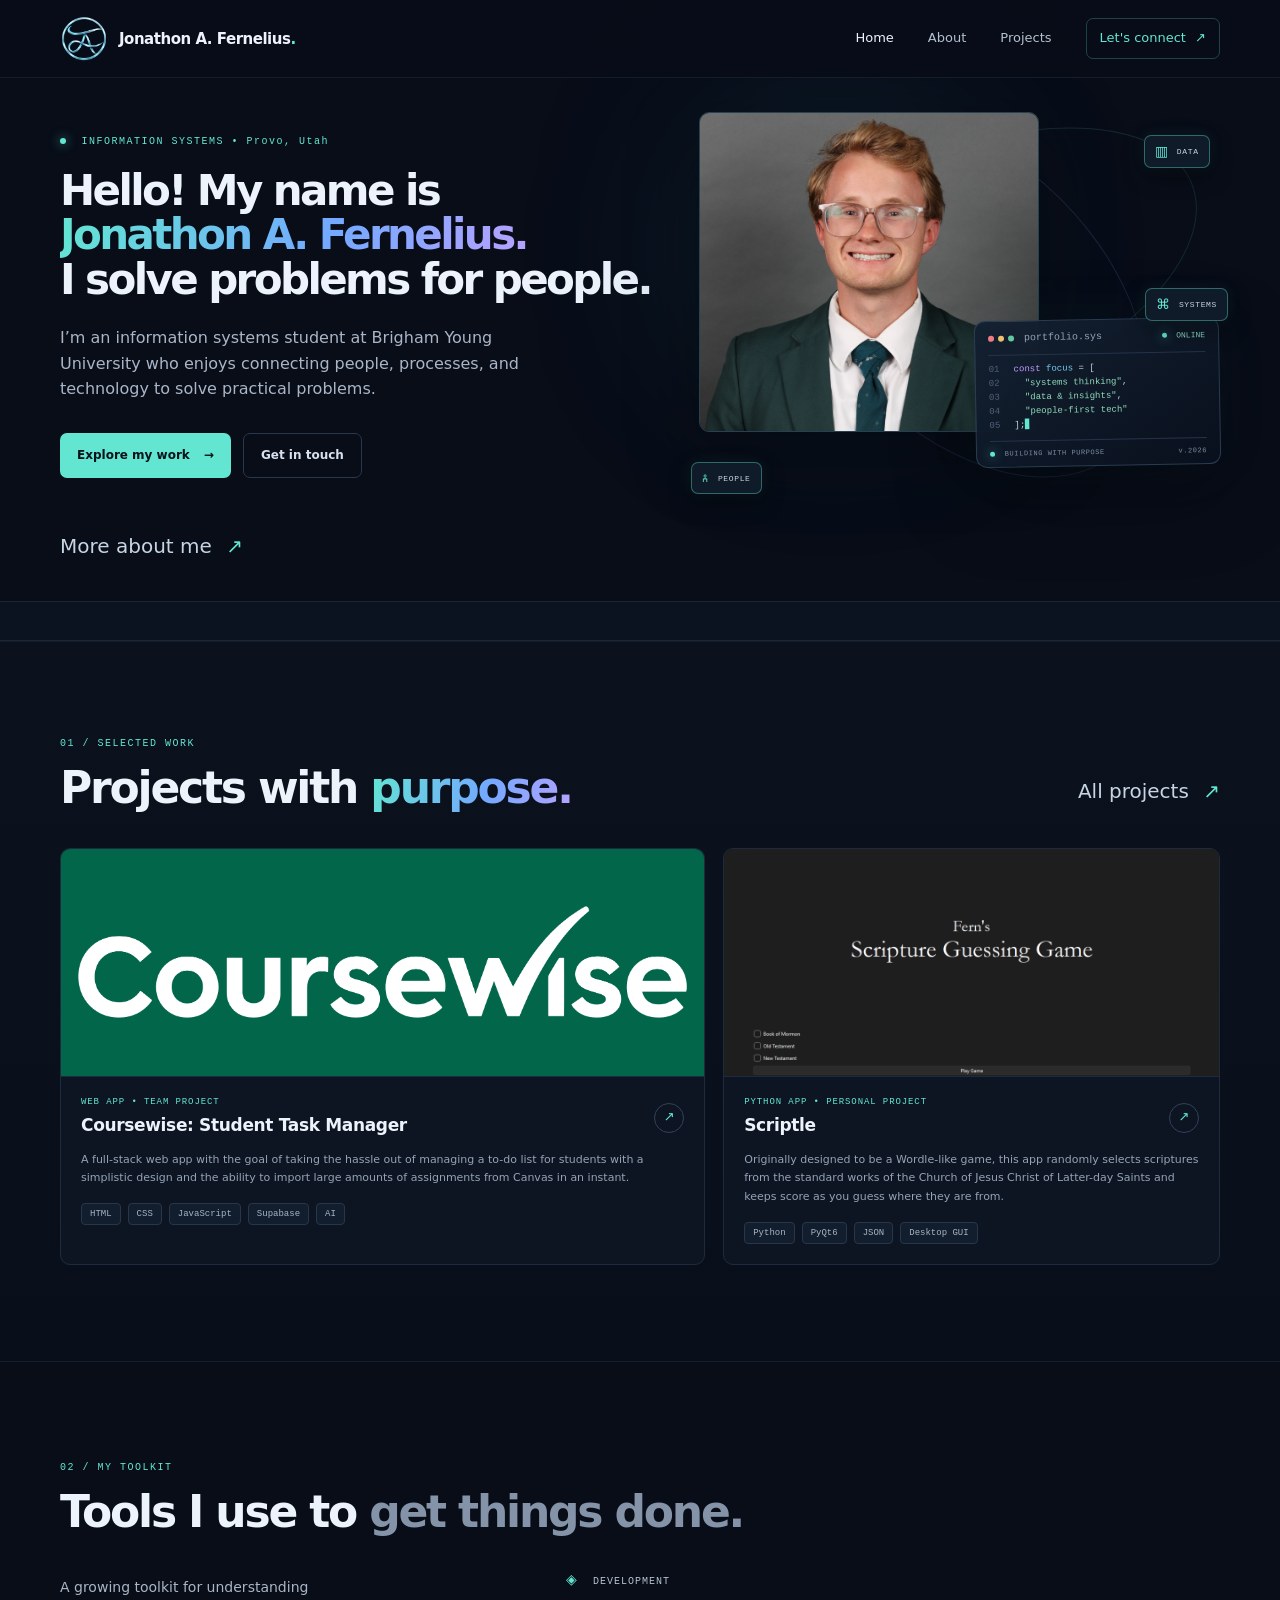
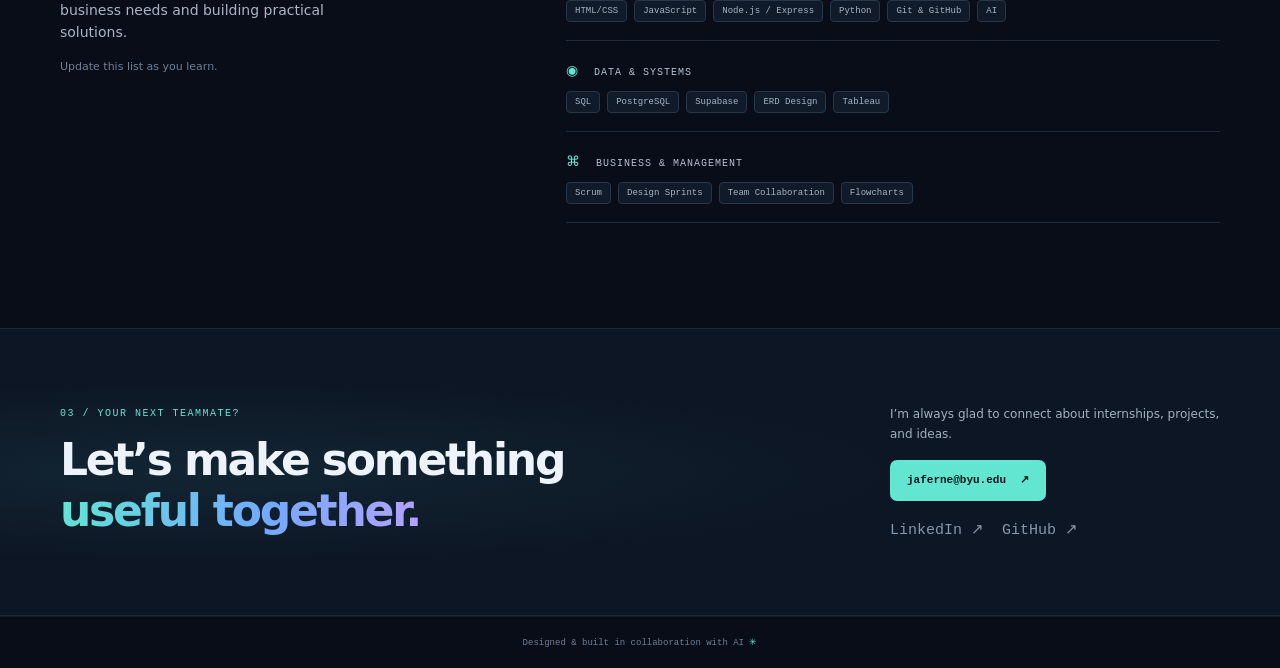
==== commit 744f4e55: "Updated about page and Tidy app details. Fixed some other minor issues" ====
--- a/index.html
+++ b/index.html
@@ -1,81 +1,247 @@
 <!doctype html>
 <html lang="en">
-<head>
-  <meta charset="utf-8">
-  <meta name="viewport" content="width=device-width, initial-scale=1">
-  <meta name="description" content="Information systems portfolio — projects, skills, and experience.">
-  <meta name="theme-color" content="#080d18">
-  <title>Jonathon A. Fernelius | Information Systems</title>
-  <link rel="stylesheet" href="styles/style.css">
-  <script src="scripts/main.js" defer></script>
-  <link rel="icon" href="images/jaf-logo.png">
-</head>
-<body>
-  <a class="skip-link" href="#main">Skip to content</a>
-  
-  <!-- Header section -->
-  <header class="site-header">
-    <div class="container nav-wrap">
-      <!-- Logo and name -->
-      <a class="brand" href="index.html" aria-label="Jonathon A. Fernelius home"><span class="brand-mark"><img src="images/jaf-logo.png" alt="jaf"></span><span class="brand-name">Jonathon A. Fernelius<span class="brand-dot">.</span></span></a>
-      <!-- Navigation bar -->
-      <button class="menu-toggle" type="button" aria-expanded="false" aria-controls="primary-nav"><span></span><span></span><span class="sr-only">Toggle navigation</span></button>
-      <nav id="primary-nav" class="primary-nav" aria-label="Main navigation">
-        <a class="active" href="index.html">Home</a><a href="pages/about.html">About</a><a href="pages/projects.html">Projects</a>
-        <a class="nav-contact" href="#contact">Let's connect <span aria-hidden="true">↗</span></a>
-      </nav>
-    </div>
-  </header>
-
-  <main id="main">
-    <section class="hero hero-compact container">
-      <div class="hero-copy">
-        <p class="eyebrow"><span class="status-pulse"></span> INFORMATION SYSTEMS • Provo, Utah</p>
-        <!-- Name and intro -->
-        <h1>Hello! My name is <br><span class="gradient-text">Jonathon A. Fernelius.</span><br>I solve problems for people.</h1>
-        <p class="hero-intro">I’m an information systems student at Brigham Young University who enjoys connecting people, processes, and technology to solve practical problems.</p>
-        <div class="hero-actions"><a class="button button-primary" href="pages/projects.html">Explore my work <span aria-hidden="true">→</span></a><a class="button button-quiet" href="#contact">Get in touch</a></div>
+  <head>
+    <meta charset="utf-8">
+    <meta name="viewport" content="width=device-width, initial-scale=1">
+    <meta name="description" content="Information systems portfolio — projects, skills, and experience.">
+    <meta name="theme-color" content="#080d18">
+    <title>Jonathon A. Fernelius | Information Systems</title>
+    <link rel="stylesheet" href="styles/style.css">
+    <script src="scripts/main.js" defer>
+    </script>
+    <link rel="icon" href="images/jaf-logo.png">
+  </head>
+  <body>
+    <a class="skip-link" href="#main">Skip to content</a>
+    <!-- Shared brand and navigation links for the site. -->
+    <header class="site-header">
+      <div class="container nav-wrap">
+        <!-- Logo and name -->
+        <a class="brand" href="index.html" aria-label="Jonathon A. Fernelius home">
+          <span class="brand-mark">
+            <img src="images/jaf-logo.png" alt="jaf">
+          </span>
+          <span class="brand-name">Jonathon A. Fernelius<span class="brand-dot">.</span></span>
+        </a>
+        <!-- Navigation bar -->
+        <button class="menu-toggle" type="button" aria-expanded="false" aria-controls="primary-nav">
+          <span></span>
+          <span></span>
+          <span class="sr-only">Toggle navigation</span>
+        </button>
+        <nav id="primary-nav" class="primary-nav" aria-label="Main navigation">
+          <a class="active" href="index.html">Home</a>
+          <a href="pages/about.html">About</a>
+          <a href="pages/projects.html">Projects</a>
+          <a class="nav-contact" href="#contact">Let's connect <span aria-hidden="true">↗</span></a>
+        </nav>
       </div>
-      <div class="hero-visual hero-visual-feature" aria-label="Portrait with a code card showing my areas of focus">
-        <!-- Picture in hero -->
-        <figure class="intro-photo">
-          <img src="images/professional-picture.jpg" alt="Portrait of Jonathon A. Fernelius">
-        </figure>
-
-        <div class="orbit orbit-one"></div><div class="orbit orbit-two"></div>
-        <!-- Code card in hero -->
-        <div class="core-card"><div class="core-top"><span class="window-dots"><i></i><i></i><i></i></span><span class="mono-label">portfolio.sys</span><span class="online"><i></i> ONLINE</span></div>
-          <div class="code-lines" aria-hidden="true"><p><span class="line-no">01</span><span class="code-key">const</span> <span class="code-var">focus</span> = [</p><p><span class="line-no">02</span>&nbsp;&nbsp;<span class="code-string">"systems thinking"</span>,</p><p><span class="line-no">03</span>&nbsp;&nbsp;<span class="code-string">"data &amp; insights"</span>,</p><p><span class="line-no">04</span>&nbsp;&nbsp;<span class="code-string">"people-first tech"</span></p><p><span class="line-no">05</span>];<span class="cursor">▋</span></p></div>
-          <div class="core-footer"><span><span class="signal"></span> BUILDING WITH PURPOSE</span><span>v.2026</span></div>
-        </div>
-        <!-- Float tags in hero -->
-        <span class="float-tag tag-data"><span>▥</span> DATA</span><span class="float-tag tag-people"><span>𐩮</span> PEOPLE</span><span class="float-tag tag-systems"><span>⌘</span> SYSTEMS</span>
-      </div>
-      <!-- Link to about me page -->
-      <a class="text-link" href="pages/about.html">
+    </header>
+    <main id="main">
+      <!-- First impression: introduction, portrait, and primary links. -->
+      <section class="hero hero-compact container">
+        <div class="hero-copy">
+          <p class="eyebrow">
+            <span class="status-pulse"></span> INFORMATION SYSTEMS • Provo, Utah
+          </p>
+          <!-- Name and intro -->
+          <h1>
+            Hello! My name is <br><span class="gradient-text">Jonathon A. Fernelius.</span><br>I solve problems for people.
+          </h1>
+          <p class="hero-intro">
+            I’m an information systems student at Brigham Young University who enjoys connecting people, processes, and technology to solve practical problems.
+          </p>
+          <div class="hero-actions">
+            <a class="button button-primary" href="pages/projects.html">Explore my work <span aria-hidden="true">→</span></a><a class="button button-quiet" href="#contact">Get in touch</a>
+          </div>
+        </div>
+        <div class="hero-visual hero-visual-feature" aria-label="Portrait with a code card showing my areas of focus">
+          <!-- Picture in hero -->
+          <figure class="intro-photo">
+            <img src="images/professional-picture.jpg" alt="Portrait of Jonathon A. Fernelius">
+          </figure>
+          <div class="orbit orbit-one">
+          </div>
+          <div class="orbit orbit-two">
+          </div>
+          <!-- Code card in hero -->
+          <div class="core-card">
+            <div class="core-top">
+              <span class="window-dots"><i></i><i></i><i></i></span><span class="mono-label">portfolio.sys</span><span class="online"><i></i> ONLINE</span>
+            </div>
+            <div class="code-lines" aria-hidden="true">
+              <p>
+                <span class="line-no">01</span><span class="code-key">const</span> <span class="code-var">focus</span> = [
+              </p>
+              <p>
+                <span class="line-no">02</span>&nbsp;&nbsp;<span class="code-string">"systems thinking"</span>,
+              </p>
+              <p>
+                <span class="line-no">03</span>&nbsp;&nbsp;<span class="code-string">"data &amp; insights"</span>,
+              </p>
+              <p>
+                <span class="line-no">04</span>&nbsp;&nbsp;<span class="code-string">"people-first tech"</span>
+              </p>
+              <p>
+                <span class="line-no">05</span>];<span class="cursor">▋</span>
+              </p>
+            </div>
+            <div class="core-footer">
+              <span><span class="signal"></span> BUILDING WITH PURPOSE</span><span>v.2026</span>
+            </div>
+          </div>
+          <!-- Float tags in hero -->
+          <span class="float-tag tag-data"><span>▥</span> DATA</span><span class="float-tag tag-people"><span>𐩮</span> PEOPLE</span><span class="float-tag tag-systems"><span>⌘</span> SYSTEMS</span>
+        </div>
+        <!-- Link to about me page -->
+        <a class="text-link" href="pages/about.html">
         More about me <span>↗</span>
       </a>
-    </section>
-    <section class="ticker" style="height: 40px;"></section>
-
-    <section class="section projects-section" id="featured-work"><div class="container"><div class="section-heading"><div><p class="eyebrow">01 / SELECTED WORK</p><h2>Projects with <span class="gradient-text">purpose.</span></h2></div><a class="text-link" href="pages/projects.html">All projects <span>↗</span></a></div>
-      <div class="project-grid">
-        <!-- Project cards -->
-        <article class="project-card project-primary">
-          <div class="project-art art-dashboard tidy-art"><img src="images/Tidy-picture.png" alt="Tidy app picture"></div>
-          <div class="project-info"><div class="project-title-row"><div><p class="project-type">WEB APP • TEAM PROJECT</p><h3>Tidy: Student Task Manager</h3></div><a class="circle-link" href="pages/projects.html" aria-label="Read project details">↗</a></div><p>A full-stack web app with the goal of taking the hassle out of managing a to-do list for students with a simplistic design and the ability to import large amounts of assignments from Canvas in an instant.</p><div class="tag-list"><span>HTML</span><span>CSS</span><span>JavaScript</span><span>Supabase</span><span>AI</span></div></div></article>
-        <article class="project-card">
-          <div class="project-art art-dashboard scriptle-art"><img src="images/Scriptle-picture.png" alt="Scriptle app picture"></div>
-          <div class="project-info"><div class="project-title-row"><div><p class="project-type">PYTHON APP • PERSONAL PROJECT</p><h3>Scriptle</h3></div><a class="circle-link" href="pages/projects.html" aria-label="Read project details">↗</a></div><p>Originally designed to be a Wordle-like game, this app randomly selects scriptures from the standard works of the Church of Jesus Christ of Latter-day Saints and keeps score as you guess where they are from.</p><div class="tag-list"><span>Python</span><span>PyQt6</span><span>JSON</span><span>Desktop GUI</span></div></div></article>
+      </section>
+      <section class="ticker" style="height: 40px;">
+      </section>
+      <!-- A short preview of the featured projects. -->
+      <section class="section projects-section" id="featured-work">
+        <div class="container">
+          <div class="section-heading">
+            <div>
+              <p class="eyebrow">
+                01 / SELECTED WORK
+              </p>
+              <h2>
+                Projects with <span class="gradient-text">purpose.</span>
+              </h2>
+            </div>
+            <a class="text-link" href="pages/projects.html">All projects <span>↗</span></a>
+          </div>
+          <div class="project-grid">
+            <!-- Project cards -->
+            <article class="project-card project-primary">
+              <div class="project-art art-dashboard tidy-art">
+                <img src="images/Tidy-picture.png" alt="Coursewise app picture">
+              </div>
+              <div class="project-info">
+                <div class="project-title-row">
+                  <div>
+                    <p class="project-type">
+                      WEB APP • TEAM PROJECT
+                    </p>
+                    <h3>
+                      Coursewise: Student Task Manager
+                    </h3>
+                  </div>
+                  <a class="circle-link" href="pages/projects.html" aria-label="Read project details">↗</a>
+                </div>
+                <p>
+                  A full-stack web app with the goal of taking the hassle out of managing a to-do list for students with a simplistic design and the ability to import large amounts of assignments from Canvas in an instant.
+                </p>
+                <div class="tag-list">
+                  <span>HTML</span><span>CSS</span><span>JavaScript</span><span>Supabase</span><span>AI</span>
+                </div>
+              </div>
+            </article>
+            <article class="project-card">
+              <div class="project-art art-dashboard scriptle-art">
+                <img src="images/Scriptle-picture.png" alt="Scriptle app picture">
+              </div>
+              <div class="project-info">
+                <div class="project-title-row">
+                  <div>
+                    <p class="project-type">
+                      PYTHON APP • PERSONAL PROJECT
+                    </p>
+                    <h3>
+                      Scriptle
+                    </h3>
+                  </div>
+                  <a class="circle-link" href="pages/projects.html" aria-label="Read project details">↗</a>
+                </div>
+                <p>
+                  Originally designed to be a Wordle-like game, this app randomly selects scriptures from the standard works of the Church of Jesus Christ of Latter-day Saints and keeps score as you guess where they are from.
+                </p>
+                <div class="tag-list">
+                  <span>Python</span><span>PyQt6</span><span>JSON</span><span>Desktop GUI</span>
+                </div>
+              </div>
+            </article>
+          </div>
+        </div>
+      </section>
+      <!-- Skills are grouped by the kind of work they support. -->
+      <section class="section container skills-section">
+        <div class="section-heading">
+          <div>
+            <p class="eyebrow">
+              02 / MY TOOLKIT
+            </p>
+            <h2>
+              Tools I use to <span class="muted-heading">get things done.</span>
+            </h2>
+          </div>
+        </div>
+        <div class="skills-layout">
+          <p class="skills-note">
+            A growing toolkit for understanding business needs and building practical solutions. <span>Update this list as you learn.</span>
+          </p>
+          <div class="skills-groups">
+            <div class="skill-group">
+              <h3>
+                <span>◈</span> DEVELOPMENT
+              </h3>
+              <div class="tag-list">
+                <span>HTML/CSS</span><span>JavaScript</span><span>Node.js / Express</span><span>Python</span><span>Git &amp; GitHub</span><span>AI</span>
+              </div>
+            </div>
+            <div class="skill-group">
+              <h3>
+                <span>◉</span> DATA &amp; SYSTEMS
+              </h3>
+              <div class="tag-list">
+                <span>SQL</span><span>PostgreSQL</span><span>Supabase</span><span>ERD Design</span><span>Tableau</span>
+              </div>
+            </div>
+            <div class="skill-group">
+              <h3>
+                <span>⌘</span> BUSINESS &amp; MANAGEMENT
+              </h3>
+              <div class="tag-list">
+                <span>Scrum</span><span>Design Sprints</span><span>Team Collaboration</span><span>Flowcharts</span>
+              </div>
+            </div>
+          </div>
+        </div>
+      </section>
+      <!-- Email and profile links provide a clear way to get in touch. -->
+      <section class="contact-band" id="contact">
+        <div class="container contact-inner">
+          <div>
+            <p class="eyebrow">
+              03 / YOUR NEXT TEAMMATE?
+            </p>
+            <h2>
+              Let’s make something<br><span class="gradient-text">useful together.</span>
+            </h2>
+          </div>
+          <div class="contact-cta">
+            <p>
+              I’m always glad to connect about internships, projects, and ideas.
+            </p>
+            <!-- EDIT: Add your real email and profile URLs. -->
+            <a class="button button-primary" href="mailto:jaferne@byu.edu">jaferne@byu.edu <span>↗</span></a>
+            <div class="social-links">
+              <a href="https://www.linkedin.com/in/jonathonfernelius/" target="_blank" rel="noreferrer">LinkedIn ↗</a><a href="https://github.com/jonathonfernelius" target="_blank" rel="noreferrer">GitHub ↗</a>
+            </div>
+          </div>
+        </div>
+      </section>
+    </main>
+    <!-- Footer -->
+    <footer class="site-footer">
+      <div class="container footer-inner">
+        <p>
+          Designed &amp; built in collaboration with AI <span>✳</span>
+        </p>
       </div>
-    </div></section>
-
-    <section class="section container skills-section"><div class="section-heading"><div><p class="eyebrow">02 / MY TOOLKIT</p><h2>Tools I use to <span class="muted-heading">get things done.</span></h2></div></div><div class="skills-layout"><p class="skills-note">A growing toolkit for understanding business needs and building practical solutions. <span>Update this list as you learn.</span></p><div class="skills-groups"><div class="skill-group"><h3>
-      <span>◈</span> DEVELOPMENT</h3><div class="tag-list"><span>HTML &amp; CSS</span><span>JavaScript</span><span>Node.js / Express</span><span>Python</span><span>Git &amp; GitHub</span></div></div><div class="skill-group"><h3><span>◉</span> DATA &amp; SYSTEMS</h3><div class="tag-list"><span>SQL</span><span>PostgreSQL</span><span>Supabase</span><span>ERD Design</span><span>Tableau</span></div></div><div class="skill-group"><h3><span>⌘</span> BUSINESS &amp; MANAGEMENT</h3><div class="tag-list"><span>Scrum</span><span>Design Sprints</span><span>Team Collaboration</span><span>Flowcharts</span></div></div></div></div></section>
-
-    <section class="contact-band" id="contact"><div class="container contact-inner"><div><p class="eyebrow">03 / YOUR NEXT TEAMMATE?</p><h2>Let’s make something<br><span class="gradient-text">useful together.</span></h2></div><div class="contact-cta"><p>I’m always glad to connect about internships, projects, and ideas.</p><!-- EDIT: Add your real email and profile URLs. --><a class="button button-primary" href="mailto:jaferne@byu.edu">jaferne@byu.edu <span>↗</span></a><div class="social-links"><a href="https://www.linkedin.com/in/jonathonfernelius/" target="_blank" rel="noreferrer">LinkedIn ↗</a><a href="https://github.com/jonathonfernelius" target="_blank" rel="noreferrer">GitHub ↗</a></div></div></div></section>
-  </main>
-  <!-- Footer -->
-  <footer class="site-footer"><div class="container footer-inner"><p>Designed &amp; built with AI <span>✳</span></p></div></footer>
-</body>
+    </footer>
+  </body>
 </html>
--- a/styles/style.css
+++ b/styles/style.css
@@ -19,6 +19,7 @@
   --max: 1160px;
 }
 
+/* Establish consistent sizing and a small set of accessible global defaults. */
 * {
   box-sizing: border-box;
 }
@@ -46,6 +47,7 @@
   font: inherit;
 }
 
+/* Shared page width, keyboard helpers, and screen-reader-only content. */
 .container {
   width: min(var(--max), calc(100% - 48px));
   margin-inline: auto;
@@ -77,6 +79,7 @@
   border: 0;
 }
 
+/* Sticky brand and navigation shared by all three pages. */
 .site-header {
   height: 78px;
   border-bottom: 1px solid rgba(156, 178, 203, .1);
@@ -157,6 +160,7 @@
   color: var(--text);
 }
 
+/* Home page introduction, actions, and portrait/code-card composition. */
 .hero {
   min-height: 0px;
   padding-top: 82px;
@@ -475,6 +479,7 @@
   right: 30px;
 }
 
+/* Scrolling topic strip and reusable section headings and text links. */
 .ticker {
   border-block: 1px solid rgba(140, 168, 194, .13);
   overflow: hidden;
@@ -594,6 +599,7 @@
   gap: 18px;
 }
 
+/* Project cards and their decorative dashboard previews. */
 .project-card {
   border: 1px solid var(--line);
   border-radius: 10px;
@@ -955,6 +961,7 @@
   font-size: 14px;
 }
 
+/* Contact call-to-action and the shared site footer. */
 .contact-band {
   padding: 76px 0;
   background: radial-gradient(ellipse at 16% 50%, rgba(43, 115, 128, .16), transparent 45%), #0d1624;
@@ -1050,14 +1057,9 @@
   font-size: 15px;
 }
 
+/* Shared content cards and detailed project listings. */
 .page-content {
   padding: 56px 0 100px;
-}
-
-.about-grid {
-  display: grid;
-  grid-template-columns: 1fr 1fr;
-  gap: 44px;
 }
 
 .content-card {
@@ -1086,43 +1088,6 @@
 
 .content-card li::marker {
   color: var(--cyan);
-}
-
-.timeline {
-  display: grid;
-  gap: 14px;
-}
-
-.timeline-item {
-  border-left: 1px solid #365165;
-  padding: 0 0 8px 20px;
-  position: relative;
-}
-
-.timeline-item:before {
-  content: "";
-  position: absolute;
-  width: 7px;
-  height: 7px;
-  border-radius: 50%;
-  background: var(--cyan);
-  left: -4px;
-  top: 7px;
-  box-shadow: 0 0 10px #62e6d277;
-}
-
-.timeline-item span {
-  font: 9px var(--mono);
-  color: var(--cyan);
-}
-
-.timeline-item h3 {
-  font-size: 14px;
-  margin: 4px 0;
-}
-
-.timeline-item p {
-  margin: 0;
 }
 
 .project-list {
@@ -1164,6 +1129,7 @@
 }
 
 @media (max-width:900px) {
+  /* Reflow larger layouts for tablet-sized screens. */
   .hero {
     grid-template-columns: 1fr 0.82fr;
     gap: 0;
@@ -1193,6 +1159,7 @@
 }
 
 @media (max-width:680px) {
+  /* Stack navigation and page content on narrow screens. */
   .container {
     width: min(var(--max), calc(100% - 36px));
   }
@@ -1404,11 +1371,6 @@
     display: none;
   }
 
-  .about-grid {
-    grid-template-columns: 1fr;
-    gap: 15px;
-  }
-
   .page-hero {
     padding: 59px 0 38px;
   }
@@ -1429,6 +1391,7 @@
 }
 
 @media (prefers-reduced-motion:reduce) {
+  /* Respect operating-system requests to reduce animation. */
   *,
   *::before,
   *::after {
@@ -1957,34 +1920,6 @@
   }
 }
 
-.about-grid {
-  display: grid;
-  grid-template-columns: 1fr 1fr;
-  grid-template-areas:
-    "story skills"
-    "story experience";
-  gap: 35px;
-  align-items: stretch;
-}
-
-.about-story {
-  grid-area: story;
-}
-
-.about-education {
-  grid-area: skills;
-}
-
-.about-experience {
-  grid-area: experience;
-}
-
-.education-block {
-  margin-top: 28px;
-  padding-top: 24px;
-  border-top: 1px solid var(--line);
-}
-
 .project-art.art-dashboard {
   height: 228px;
   position: relative;
@@ -2016,6 +1951,7 @@
 .tidy-art > img {
   object-fit: contain;
   object-position: center;
+  padding: 16px;
 }
 
 .scriptle-art {
@@ -2031,45 +1967,59 @@
   object-position: center;
 }
 
-/* About page hero: single-photo carousel beside the introduction. */
+/* About page: personal introduction and centered photo carousel. */
 .about-page-hero {
-  padding: 48px 0 44px;
-  border-bottom: 1px solid var(--line);
-  background: radial-gradient(ellipse at 18% 0%, rgba(40, 119, 135, .13), transparent 42%);
+  padding: 62px 0 56px;
+  background: var(--bg);
 }
 
 .about-hero-layout {
   display: grid;
-  grid-template-columns: minmax(250px, .9fr) minmax(0, 1.1fr);
+  grid-template-columns: minmax(260px, .68fr) minmax(0, 1.32fr);
   align-items: center;
-  gap: clamp(32px, 6vw, 76px);
+  gap: clamp(28px, 5vw, 64px);
 }
 
 .about-hero-copy h1 {
-  margin: 0 0 18px;
-  font-size: clamp(42px, 5.5vw, 40px);
-  line-height: 1.06;
-  letter-spacing: -.06em;
+  margin: 24px 0 20px;
+  font-size: clamp(42px, 5.2vw, 64px);
+  line-height: 1.02;
+  letter-spacing: -.065em;
 }
 
 .about-hero-copy .eyebrow {
-  margin-bottom: 20px;
-}
-
-.about-hero-copy > p:last-child {
-  max-width: 560px;
+  margin-bottom: 0;
+}
+
+.about-accent-line {
+  display: block;
+  width: 42px;
+  height: 2px;
+  margin-top: 22px;
+  background: var(--cyan);
+}
+
+.about-lede {
+  max-width: 34ch;
   color: #aab6c6;
   font-size: 15px;
-}
-
+  line-height: 1.8;
+}
+
+/* Neighboring slides stay visible as previews while the active slide is centered. */
 .about-photo-carousel {
   width: 100%;
   min-width: 0;
 }
 
 .about-photo-track {
+  position: relative;
   overflow: hidden;
-  padding: 2px 1px 9px;
+  padding: 2px 0 8px;
+  border: 1px solid rgba(98, 230, 210, .34);
+  border-radius: 12px;
+  background: var(--bg);
+  box-shadow: 0 18px 50px rgba(0, 0, 0, .24);
   touch-action: pan-y;
   cursor: grab;
 }
@@ -2081,18 +2031,18 @@
 .about-photo-rail {
   display: flex;
   width: 100%;
-  gap: 0;
+  gap: 14px;
   will-change: transform;
-  transition: transform .42s cubic-bezier(.22, .68, 0, 1);
+  transition: transform .48s cubic-bezier(.22, .68, 0, 1);
 }
 
 .about-photo-slide {
   position: relative;
-  flex: 0 0 100%;
-  height: 360px;
+  flex: 0 0 82%;
+  height: 390px;
   overflow: hidden;
   margin: 0;
-  border: 1px solid rgba(111, 211, 211, .45);
+  border: 1px solid rgba(111, 211, 211, .38);
   border-radius: 10px;
   background: #101b29;
   box-shadow: 0 24px 70px rgba(0, 0, 0, .35);
@@ -2111,89 +2061,379 @@
   right: 0;
   bottom: 0;
   left: 0;
-  padding: 34px 16px 13px;
+  padding: 42px 18px 14px;
   background: linear-gradient(transparent, rgba(5, 10, 18, .82));
   color: #f0f4fa;
   font-size: 12px;
 }
 
 .photo-slot-placeholder {
+  position: relative;
   display: flex;
   height: 100%;
   flex-direction: column;
   align-items: center;
   justify-content: center;
-  gap: 8px;
-  border: 1px dashed rgba(98, 230, 210, .32);
-  color: #8393a8;
+  gap: 10px;
+  overflow: hidden;
+  padding: 24px;
+  color: #a6b7c9;
   font-size: 12px;
+  text-align: center;
+  background:
+    radial-gradient(ellipse at 50% 110%, rgba(98, 230, 210, .17), transparent 54%),
+    linear-gradient(145deg, #111d2d, #0b1421 72%);
+}
+
+.photo-slot-placeholder::before,
+.photo-slot-placeholder::after {
+  position: absolute;
+  width: 52%;
+  height: 1px;
+  background: rgba(98, 230, 210, .22);
+  content: "";
+}
+
+.photo-slot-placeholder::before {
+  top: 34%;
+  left: -8%;
+  transform: rotate(-24deg);
+}
+
+.photo-slot-placeholder::after {
+  right: -8%;
+  bottom: 30%;
+  transform: rotate(-24deg);
+}
+
+.photo-slot-kicker {
+  color: var(--cyan);
+  font: 9px var(--mono);
+  letter-spacing: .15em;
 }
 
 .photo-slot-icon {
+  display: grid;
+  width: 44px;
+  height: 44px;
+  place-items: center;
+  border: 1px solid rgba(98, 230, 210, .4);
+  border-radius: 50%;
   color: var(--cyan);
-  font-size: 24px;
-  line-height: 1;
-}
-
-.about-photo-controls {
-  display: flex;
-  justify-content: flex-end;
-  gap: 8px;
-  padding-top: 5px;
-}
-
+  font-size: 23px;
+}
+
+/* Arrow controls sit over the photo edges, matching the selected mockup. */
 .photo-arrow {
+  position: absolute;
+  top: 50%;
+  z-index: 2;
   display: grid;
-  width: 36px;
-  height: 36px;
+  width: 46px;
+  height: 46px;
   place-items: center;
-  border: 1px solid var(--line);
+  border: 1px solid rgba(98, 230, 210, .7);
   border-radius: 50%;
-  background: var(--surface);
+  background: rgba(8, 18, 29, .88);
   color: var(--text);
   font: inherit;
+  font-size: 22px;
   cursor: pointer;
-  transition: border-color .2s ease, color .2s ease, transform .2s ease;
+  transform: translateY(-50%);
+  transition: background .2s ease, color .2s ease, transform .2s ease;
 }
 
 .photo-arrow:hover {
-  border-color: var(--cyan);
-  color: var(--cyan);
-  transform: translateY(-1px);
+  background: var(--cyan);
+  color: #07131a;
+  transform: translateY(-50%) scale(1.04);
+}
+
+.photo-arrow-prev {
+  left: 7%;
+}
+
+.photo-arrow-next {
+  right: 7%;
+}
+
+/* Centered direct slide selectors let visitors choose any photo at a glance. */
+.about-photo-meta {
+  position: relative;
+  display: flex;
+  align-items: center;
+  justify-content: center;
+  min-height: 38px;
+  padding: 7px 2px 0;
+}
+
+.photo-pagination {
+  display: flex;
+  justify-content: center;
+  gap: 8px;
+}
+
+.photo-pagination button {
+  width: 38px;
+  height: 20px;
+  padding: 0;
+  border: 0;
+  background: transparent;
+  cursor: pointer;
+}
+
+.photo-pagination button::before {
+  display: block;
+  width: 100%;
+  height: 3px;
+  border-radius: 3px;
+  background: #34465a;
+  content: "";
+  transition: background .2s ease, box-shadow .2s ease;
+}
+
+.photo-pagination button[aria-current="true"]::before,
+.photo-pagination button:hover::before {
+  background: var(--cyan);
+}
+
+.photo-pagination button[aria-current="true"]::before {
+  box-shadow: 0 0 12px rgba(98, 230, 210, .35);
+}
+
+/* Story section pairs the personal narrative with the portfolio's display style. */
+.about-story-section {
+  display: grid;
+  grid-template-columns: minmax(230px, .72fr) minmax(0, 1.28fr);
+  gap: clamp(32px, 7vw, 92px);
+  align-items: start;
+}
+
+.about-section-heading h2,
+.about-personal-heading h2 {
+  margin: 0;
+  font-size: clamp(32px, 4vw, 46px);
+  line-height: 1.08;
+  letter-spacing: -.05em;
+}
+
+.about-section-heading .eyebrow,
+.about-personal-heading .eyebrow {
+  margin-bottom: 16px;
+}
+
+.about-story-copy p,
+.about-personal-copy p {
+  margin: 0 0 18px;
+  color: #aab6c6;
+  font-size: 14px;
+  line-height: 1.9;
+}
+
+.about-story-copy .about-direction {
+  display: flex;
+  align-items: flex-start;
+  gap: 10px;
+  margin-top: 24px;
+  padding: 16px 18px;
+  border: 1px solid rgba(98, 230, 210, .18);
+  border-radius: 8px;
+  background: rgba(17, 28, 45, .68);
+  color: #d7e3ee;
+}
+
+.about-direction .signal {
+  flex: 0 0 6px;
+  margin-top: 8px;
+}
+
+/* Three work and project cards form a single row on wide screens. */
+.about-experience-section {
+  padding-top: 72px;
+}
+
+.about-experience-grid {
+  display: grid;
+  grid-template-columns: repeat(3, minmax(0, 1fr));
+  gap: 16px;
+  margin-top: 30px;
+}
+
+.about-experience-card {
+  min-width: 0;
+  min-height: 265px;
+  padding: 25px;
+  background: linear-gradient(145deg, rgba(17, 28, 45, .96), rgba(12, 20, 33, .96));
+}
+
+.about-experience-card .eyebrow {
+  margin-bottom: 24px;
+}
+
+.about-experience-card h3 {
+  margin: 0 0 6px;
+  font-size: 18px;
+  letter-spacing: -.025em;
+}
+
+.about-experience-card p {
+  font-size: 12px;
+  line-height: 1.8;
+}
+
+.about-experience-card .experience-card-subtitle {
+  margin: 0 0 12px;
+  color: #d0d9e5;
+}
+
+.about-experience-card .experience-card-note {
+  margin-top: 18px;
+  color: var(--dim);
+  font-size: 10px;
+  font-style: italic;
+}
+
+.experience-placeholder-card {
+  border-style: dashed;
+  background: rgba(14, 22, 37, .56);
+}
+
+.photo-arrow:focus-visible,
+.photo-pagination button:focus-visible {
+  outline: 2px solid var(--cyan);
+  outline-offset: 3px;
+}
+
+/* Personal interests get a distinct close to the page, separate from career details. */
+.about-personal-section {
+  padding-top: 28px;
+}
+
+.about-personal-card {
+  display: grid;
+  grid-template-columns: minmax(230px, .82fr) minmax(0, 1.18fr);
+  gap: clamp(32px, 7vw, 86px);
+  align-items: center;
+  padding: clamp(25px, 5vw, 48px);
+  border: 1px solid var(--line);
+  border-radius: 10px;
+  background:
+    radial-gradient(ellipse at 10% 100%, rgba(40, 119, 135, .13), transparent 45%),
+    var(--surface);
+}
+
+.about-interest-list {
+  display: flex;
+  flex-wrap: wrap;
+  gap: 8px;
+  margin-top: 22px;
+}
+
+.about-interest-list span {
+  padding: 6px 10px;
+  border: 1px solid #26384c;
+  border-radius: 5px;
+  background: rgba(8, 13, 24, .55);
+  color: #c2cedd;
 }
 
 @media (max-width: 900px) {
+  .about-hero-layout {
+    grid-template-columns: minmax(230px, .75fr) minmax(0, 1.25fr);
+    gap: 28px;
+  }
+
+  .about-hero-copy h1 {
+    font-size: clamp(36px, 5vw, 48px);
+  }
+
   .about-photo-slide {
-    height: 320px;
+    height: 330px;
+  }
+
+  .about-experience-grid {
+    grid-template-columns: repeat(2, minmax(0, 1fr));
+  }
+
+  .experience-placeholder-card {
+    grid-column: 1 / -1;
   }
 }
 
 @media (max-width: 680px) {
   .about-page-hero {
-    padding: 37px 0 34px;
-  }
-
-  .about-hero-layout {
+    padding: 40px 0 36px;
+  }
+
+  .about-hero-layout,
+  .about-story-section,
+  .about-personal-card {
     grid-template-columns: 1fr;
-    gap: 24px;
-  }
-
-  .about-hero-copy {
-    order: 1;
+    gap: 28px;
+  }
+
+  .about-hero-copy h1 {
+    margin-top: 18px;
+    font-size: clamp(39px, 11vw, 55px);
+  }
+
+  .about-lede {
+    max-width: 42ch;
   }
 
   .about-photo-carousel {
-    order: 2;
-    max-width: 440px;
-    margin: 0 auto;
-  }
-
-  .about-hero-copy h1 {
-    font-size: clamp(34px, 9vw, 45px);
+    margin: 0 -8px;
   }
 
   .about-photo-slide {
-    height: 300px;
+    flex-basis: 84%;
+    height: 290px;
+  }
+
+  .photo-arrow {
+    width: 40px;
+    height: 40px;
+  }
+
+  .photo-arrow-prev {
+    left: 5%;
+  }
+
+  .photo-arrow-next {
+    right: 5%;
+  }
+
+  .about-photo-meta {
+    gap: 9px;
+  }
+
+  .photo-pagination {
+    gap: 4px;
+  }
+
+  .photo-pagination button {
+    width: 27px;
+  }
+
+  .about-story-section {
+    padding-top: 55px;
+    padding-bottom: 55px;
+  }
+
+  .about-experience-grid {
+    grid-template-columns: 1fr;
+  }
+
+  .experience-placeholder-card {
+    grid-column: auto;
+  }
+
+  .about-experience-card {
+    min-height: 0;
+  }
+
+  .about-personal-section {
+    padding-top: 10px;
   }
 }
 
